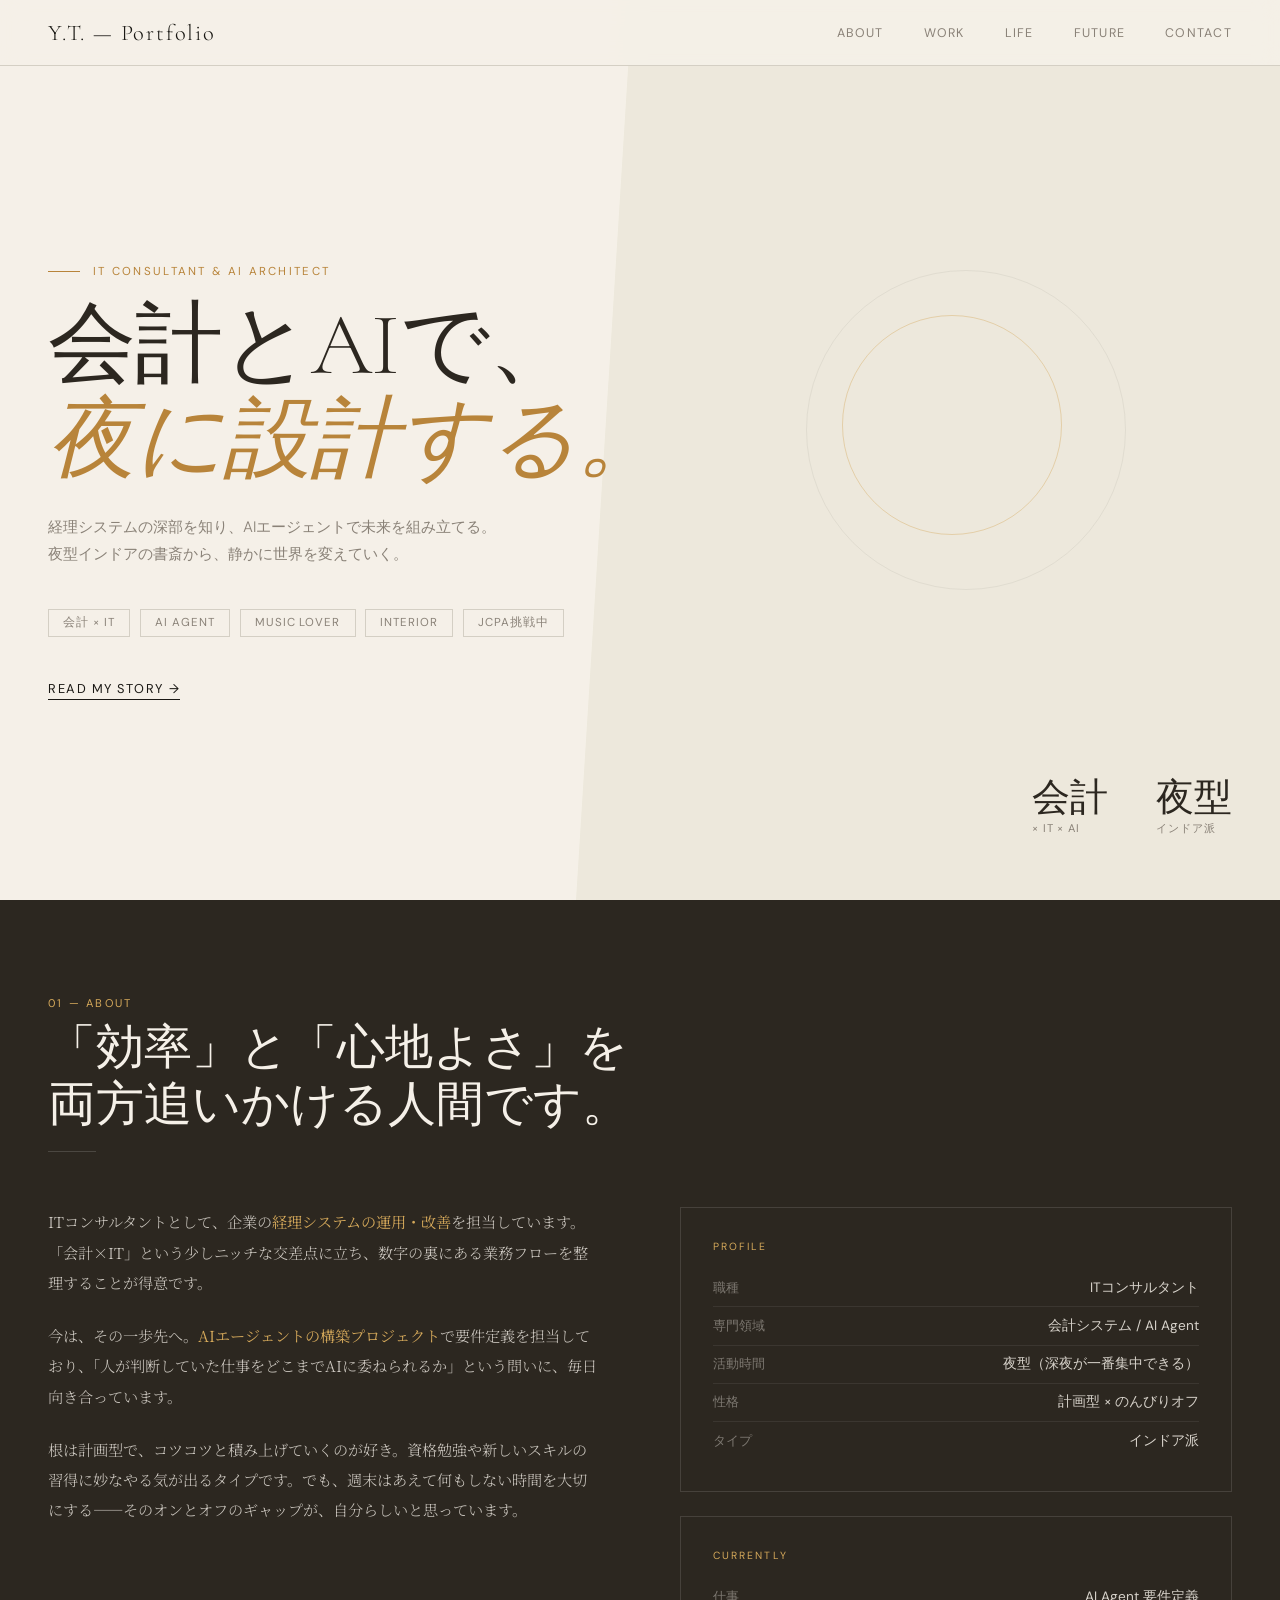
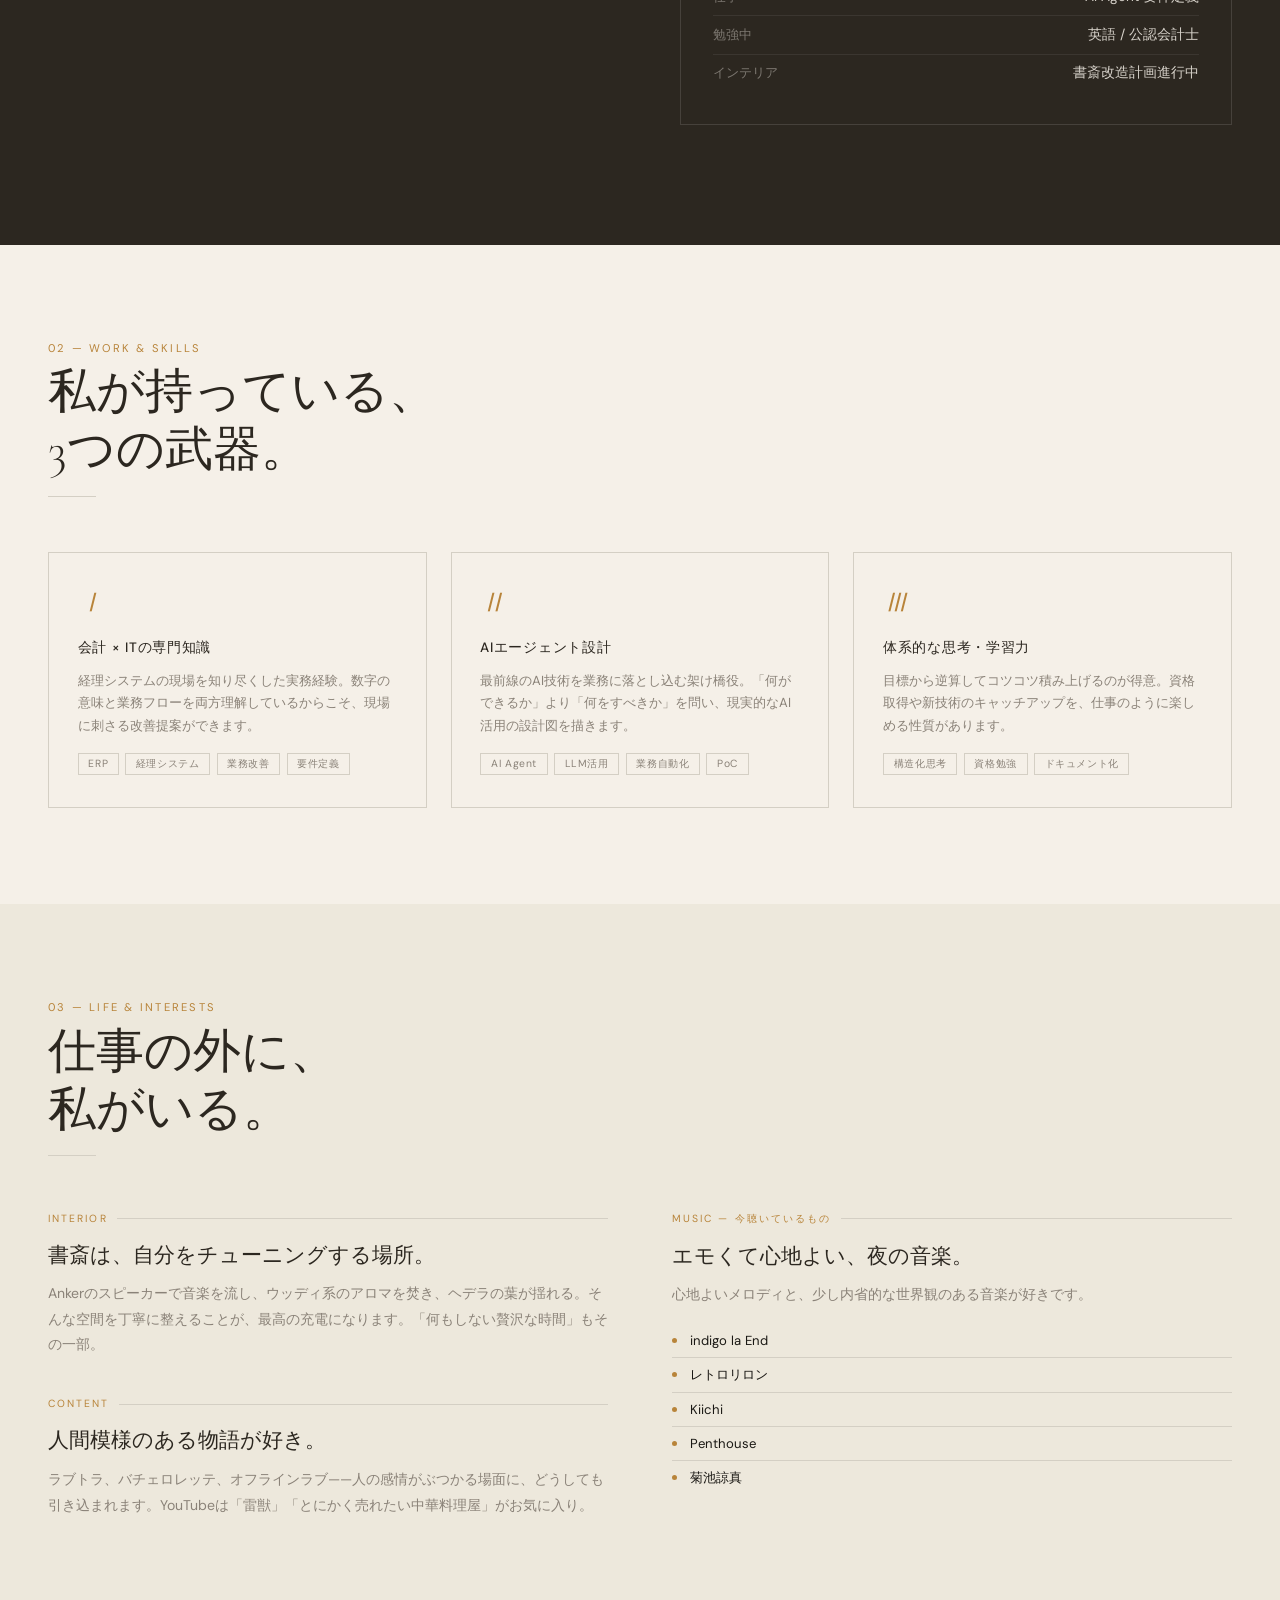
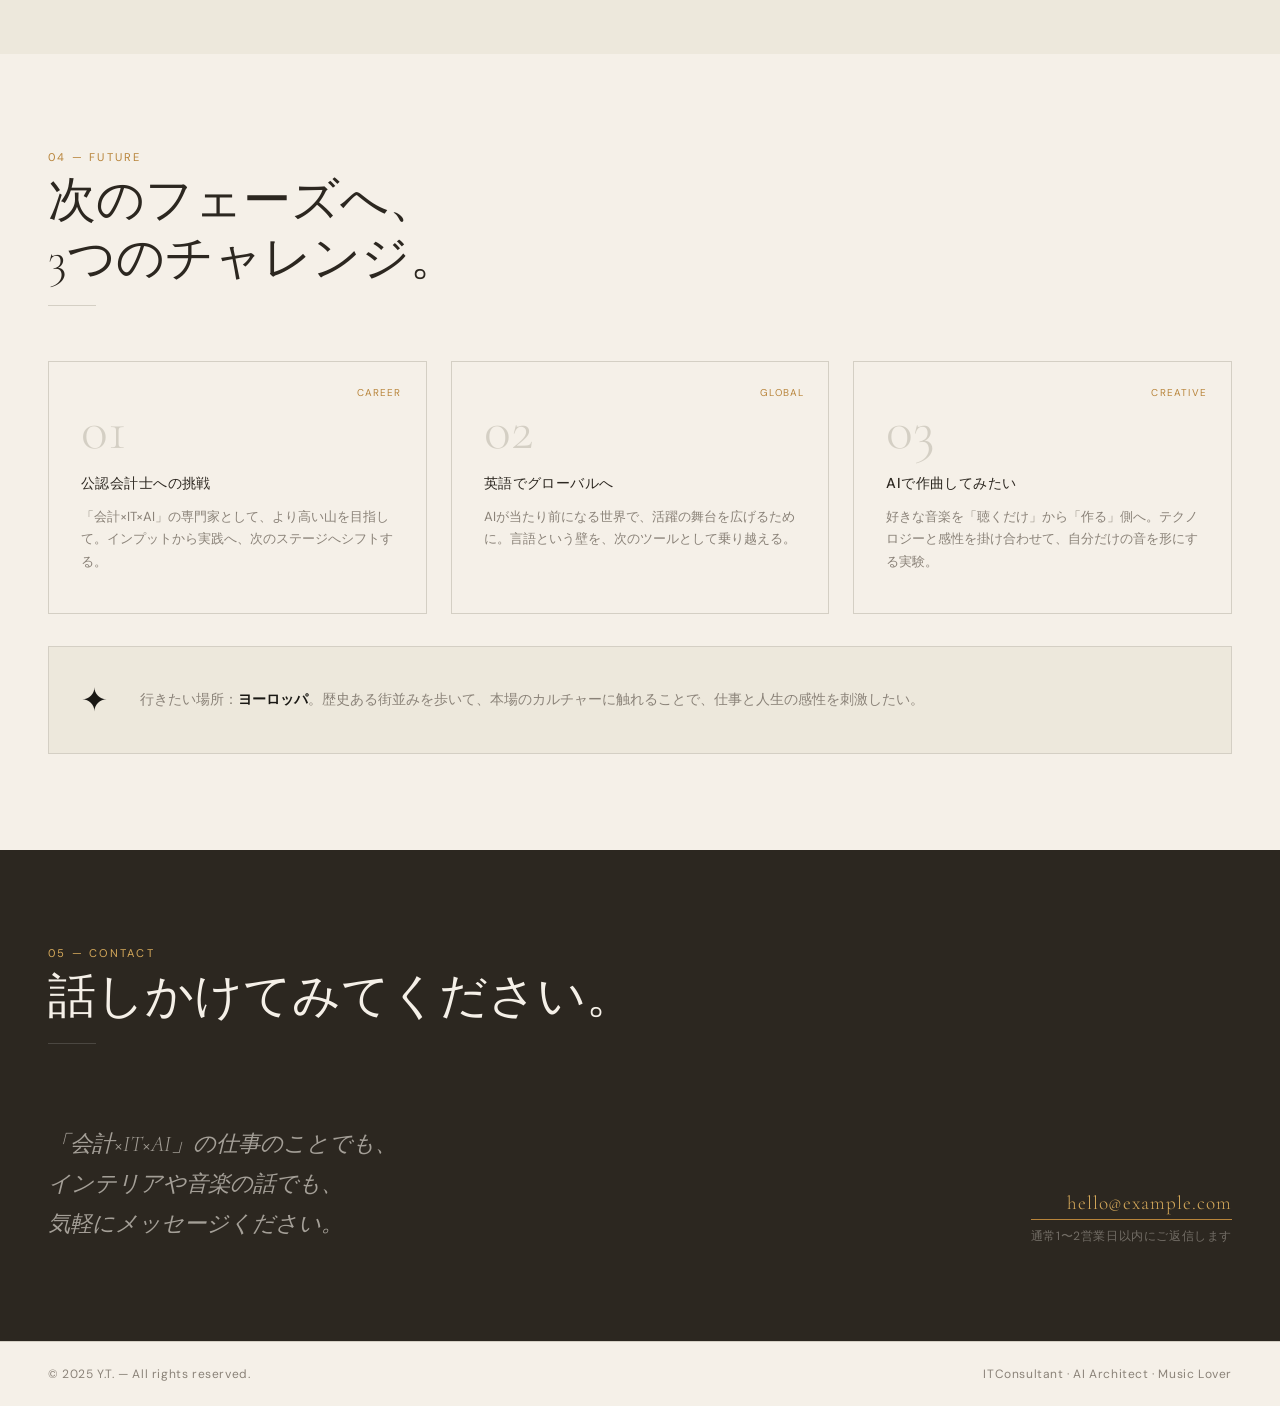
==== index.html @ 337c1c1e "v1.00" ====
<!DOCTYPE html>
<html lang="ja">
<head>
<meta charset="UTF-8">
<meta name="viewport" content="width=device-width, initial-scale=1.0">
<title>Y.T. — Portfolio</title>
<link rel="preconnect" href="https://fonts.googleapis.com">
<link rel="preconnect" href="https://fonts.gstatic.com" crossorigin>
<link href="https://fonts.googleapis.com/css2?family=Cormorant+Garamond:ital,wght@0,300;0,400;0,600;1,300;1,400&family=DM+Sans:wght@300;400;500&family=Noto+Serif+JP:wght@300;400&display=swap" rel="stylesheet">
<style>
  *{margin:0;padding:0;box-sizing:border-box}
  :root{
    --ink:#1a1814;
    --paper:#f5f0e8;
    --cream:#ede8dc;
    --amber:#b8843a;
    --amber-light:#d4a85a;
    --warm-gray:#8a8278;
    --deep:#2c2720;
    --moss:#5a6b52;
    --border:#d4cfc4;
  }
  html{scroll-behavior:smooth}
  body{
    font-family:'DM Sans',sans-serif;
    background:var(--paper);
    color:var(--ink);
    overflow-x:hidden;
  }

  /* NAV */
  nav{
    position:fixed;top:0;left:0;right:0;
    z-index:100;
    display:flex;justify-content:space-between;align-items:center;
    padding:1.2rem 3rem;
    background:rgba(245,240,232,0.92);
    backdrop-filter:blur(12px);
    border-bottom:0.5px solid var(--border);
  }
  .nav-logo{
    font-family:'Cormorant Garamond',serif;
    font-size:1.4rem;font-weight:300;letter-spacing:0.08em;
    color:var(--ink);
  }
  .nav-links{display:flex;gap:2.5rem}
  .nav-links a{
    font-size:0.78rem;font-weight:400;letter-spacing:0.1em;
    color:var(--warm-gray);text-decoration:none;text-transform:uppercase;
    transition:color 0.3s;
  }
  .nav-links a:hover{color:var(--amber)}

  /* HERO */
  .hero{
    min-height:100vh;
    display:flex;align-items:center;
    padding:8rem 3rem 4rem;
    position:relative;overflow:hidden;
  }
  .hero-bg{
    position:absolute;top:0;right:0;
    width:55%;height:100%;
    background:var(--cream);
    clip-path:polygon(8% 0,100% 0,100% 100%,0% 100%);
    z-index:0;
  }
  .hero-accent{
    position:absolute;top:30%;right:12%;
    width:320px;height:320px;
    border:0.5px solid var(--border);
    border-radius:50%;
    opacity:0.5;
    z-index:1;
  }
  .hero-accent2{
    position:absolute;top:35%;right:17%;
    width:220px;height:220px;
    border:0.5px solid var(--amber-light);
    border-radius:50%;
    opacity:0.4;
    z-index:1;
  }
  .hero-content{position:relative;z-index:2;max-width:640px;}
  .hero-label{
    font-size:0.72rem;letter-spacing:0.2em;text-transform:uppercase;
    color:var(--amber);font-weight:400;
    margin-bottom:1.2rem;
    display:flex;align-items:center;gap:0.8rem;
  }
  .hero-label::before{
    content:'';display:block;width:2rem;height:0.5px;background:var(--amber);
  }
  h1{
    font-family:'Cormorant Garamond',serif;
    font-size:clamp(3.2rem,7vw,5.5rem);
    font-weight:300;line-height:1.08;
    letter-spacing:-0.01em;
    margin-bottom:1.6rem;
    color:var(--deep);
  }
  h1 em{font-style:italic;color:var(--amber)}
  .hero-sub{
    font-size:0.95rem;color:var(--warm-gray);line-height:1.8;
    max-width:480px;margin-bottom:2.5rem;
    font-weight:300;
  }
  .hero-tags{display:flex;flex-wrap:wrap;gap:0.6rem;margin-bottom:2.5rem}
  .tag{
    font-size:0.72rem;letter-spacing:0.08em;text-transform:uppercase;
    padding:0.35rem 0.9rem;
    border:0.5px solid var(--border);
    color:var(--warm-gray);
    background:transparent;
    transition:all 0.3s;
    cursor:default;
  }
  .tag:hover{border-color:var(--amber);color:var(--amber)}
  .cta{
    display:inline-flex;align-items:center;gap:0.6rem;
    font-size:0.8rem;letter-spacing:0.12em;text-transform:uppercase;
    color:var(--ink);text-decoration:none;
    border-bottom:1px solid var(--ink);padding-bottom:2px;
    transition:all 0.3s;
  }
  .cta:hover{color:var(--amber);border-color:var(--amber)}
  .hero-stats{
    position:absolute;right:3rem;bottom:4rem;z-index:2;
    display:flex;gap:3rem;
  }
  .stat-num{
    font-family:'Cormorant Garamond',serif;
    font-size:2.4rem;font-weight:300;color:var(--deep);line-height:1;
  }
  .stat-label{font-size:0.7rem;color:var(--warm-gray);letter-spacing:0.08em;margin-top:0.2rem}

  /* SECTION BASE */
  section{padding:6rem 3rem}
  .section-header{margin-bottom:3.5rem}
  .section-num{
    font-size:0.7rem;color:var(--amber);letter-spacing:0.2em;
    text-transform:uppercase;margin-bottom:0.6rem;
  }
  h2{
    font-family:'Cormorant Garamond',serif;
    font-size:clamp(2rem,4vw,3rem);font-weight:300;
    color:var(--deep);line-height:1.2;
  }
  .section-rule{width:3rem;height:0.5px;background:var(--border);margin-top:1rem}

  /* ABOUT */
  .about{background:var(--deep);color:var(--paper)}
  .about .section-num{color:var(--amber-light)}
  .about h2{color:var(--paper)}
  .about .section-rule{background:rgba(255,255,255,0.15)}
  .about-grid{display:grid;grid-template-columns:1fr 1fr;gap:5rem;align-items:start}
  .about-text p{
    font-family:'Noto Serif JP',serif;
    font-size:0.95rem;line-height:2;color:rgba(245,240,232,0.8);
    margin-bottom:1.4rem;font-weight:300;
  }
  .about-text p strong{color:var(--amber-light);font-weight:400}
  .profile-card{
    border:0.5px solid rgba(255,255,255,0.12);
    padding:2rem;
    margin-bottom:1.5rem;
  }
  .profile-card-label{
    font-size:0.65rem;letter-spacing:0.2em;text-transform:uppercase;
    color:var(--amber-light);margin-bottom:1rem;
  }
  .profile-item{
    display:flex;justify-content:space-between;
    padding:0.6rem 0;
    border-bottom:0.5px solid rgba(255,255,255,0.07);
    font-size:0.85rem;
  }
  .profile-item:last-child{border:none}
  .profile-item .key{color:rgba(245,240,232,0.4);font-size:0.8rem}
  .profile-item .val{color:rgba(245,240,232,0.85)}

  /* SKILLS */
  .skills-grid{display:grid;grid-template-columns:repeat(3,1fr);gap:1.5rem}
  .skill-card{
    border:0.5px solid var(--border);
    padding:2rem 1.8rem;
    background:var(--paper);
    transition:all 0.4s;
    position:relative;overflow:hidden;
  }
  .skill-card::before{
    content:'';
    position:absolute;left:0;top:0;bottom:0;width:2px;
    background:var(--amber);
    transform:scaleY(0);transform-origin:bottom;
    transition:transform 0.4s;
  }
  .skill-card:hover::before{transform:scaleY(1)}
  .skill-card:hover{background:var(--cream)}
  .skill-icon{
    font-size:1.6rem;margin-bottom:1.2rem;
    font-family:'Cormorant Garamond',serif;font-style:italic;
    color:var(--amber);font-weight:300;
  }
  .skill-card h3{
    font-size:0.85rem;font-weight:500;letter-spacing:0.05em;
    color:var(--deep);margin-bottom:0.8rem;
  }
  .skill-card p{font-size:0.82rem;color:var(--warm-gray);line-height:1.7}
  .skill-tags{display:flex;flex-wrap:wrap;gap:0.4rem;margin-top:1rem}
  .skill-tag{
    font-size:0.65rem;letter-spacing:0.06em;
    padding:0.2rem 0.6rem;
    border:0.5px solid var(--border);
    color:var(--warm-gray);
  }

  /* LIFE */
  .life{background:var(--cream)}
  .life-grid{display:grid;grid-template-columns:1fr 1fr;gap:4rem}
  .life-block{margin-bottom:2.5rem}
  .life-block-label{
    font-size:0.65rem;letter-spacing:0.2em;text-transform:uppercase;
    color:var(--amber);margin-bottom:1rem;
    display:flex;align-items:center;gap:0.6rem;
  }
  .life-block-label::after{content:'';flex:1;height:0.5px;background:var(--border)}
  .life-block h3{
    font-family:'Cormorant Garamond',serif;
    font-size:1.3rem;font-weight:400;color:var(--deep);margin-bottom:0.8rem;
  }
  .life-block p{font-size:0.88rem;color:var(--warm-gray);line-height:1.8}
  .music-list{margin-top:1rem}
  .music-item{
    display:flex;align-items:center;gap:0.8rem;
    padding:0.5rem 0;
    border-bottom:0.5px solid var(--border);
    font-size:0.82rem;color:var(--ink);
  }
  .music-item:last-child{border:none}
  .music-dot{width:5px;height:5px;border-radius:50%;background:var(--amber);flex-shrink:0}

  /* FUTURE */
  .future-grid{display:grid;grid-template-columns:1fr 1fr 1fr;gap:1.5rem}
  .future-card{
    border:0.5px solid var(--border);
    padding:2.5rem 2rem;
    position:relative;
  }
  .future-card-num{
    font-family:'Cormorant Garamond',serif;
    font-size:3.5rem;font-weight:300;
    color:var(--border);
    line-height:1;margin-bottom:1rem;
  }
  .future-card h3{
    font-size:0.9rem;font-weight:500;color:var(--deep);
    margin-bottom:0.8rem;letter-spacing:0.03em;
  }
  .future-card p{font-size:0.82rem;color:var(--warm-gray);line-height:1.7}
  .future-card .future-tag{
    position:absolute;top:1.5rem;right:1.5rem;
    font-size:0.62rem;letter-spacing:0.12em;text-transform:uppercase;
    color:var(--amber);
  }
  .future-wide{
    margin-top:2rem;padding:2rem;
    border:0.5px solid var(--border);background:var(--cream);
    display:flex;align-items:center;gap:2rem;
  }
  .future-wide-icon{
    font-size:2rem;flex-shrink:0;
  }
  .future-wide p{font-size:0.88rem;color:var(--warm-gray);line-height:1.8}
  .future-wide p strong{color:var(--ink)}

  /* CONTACT */
  .contact{background:var(--deep)}
  .contact h2{color:var(--paper)}
  .contact .section-num{color:var(--amber-light)}
  .contact .section-rule{background:rgba(255,255,255,0.15)}
  .contact-inner{display:flex;justify-content:space-between;align-items:flex-end;gap:2rem}
  .contact-left{max-width:500px}
  .contact-left p{
    font-family:'Cormorant Garamond',serif;
    font-size:1.4rem;font-weight:300;font-style:italic;
    color:rgba(245,240,232,0.6);line-height:1.8;margin-top:1.5rem;
  }
  .contact-right{text-align:right}
  .contact-email{
    font-family:'Cormorant Garamond',serif;
    font-size:1.2rem;font-weight:300;
    color:var(--amber-light);letter-spacing:0.05em;
    display:block;margin-bottom:0.5rem;text-decoration:none;
    border-bottom:0.5px solid var(--amber);padding-bottom:4px;
    transition:color 0.3s;
  }
  .contact-email:hover{color:var(--amber-light);opacity:0.75}
  .contact-note{font-size:0.75rem;color:rgba(245,240,232,0.35);letter-spacing:0.05em}

  /* FOOTER */
  footer{
    padding:1.5rem 3rem;
    display:flex;justify-content:space-between;align-items:center;
    border-top:0.5px solid var(--border);
    background:var(--paper);
  }
  footer p{font-size:0.75rem;color:var(--warm-gray);letter-spacing:0.05em}

  /* ANIMATIONS */
  @keyframes fadeUp{from{opacity:0;transform:translateY(20px)}to{opacity:1;transform:translateY(0)}}
  .hero-label{animation:fadeUp 0.8s ease 0.2s both}
  h1{animation:fadeUp 0.8s ease 0.4s both}
  .hero-sub{animation:fadeUp 0.8s ease 0.6s both}
  .hero-tags{animation:fadeUp 0.8s ease 0.7s both}
  .cta{animation:fadeUp 0.8s ease 0.8s both}
</style>
</head>
<body>

<nav>
  <div class="nav-logo">Y.T. — Portfolio</div>
  <div class="nav-links">
    <a href="#about">About</a>
    <a href="#work">Work</a>
    <a href="#life">Life</a>
    <a href="#future">Future</a>
    <a href="#contact">Contact</a>
  </div>
</nav>

<!-- HERO -->
<section class="hero" id="home">
  <div class="hero-bg"></div>
  <div class="hero-accent"></div>
  <div class="hero-accent2"></div>
  <div class="hero-content">
    <div class="hero-label">IT Consultant &amp; AI Architect</div>
    <h1>会計とAIで、<br><em>夜に設計する。</em></h1>
    <p class="hero-sub">
      経理システムの深部を知り、AIエージェントで未来を組み立てる。<br>
      夜型インドアの書斎から、静かに世界を変えていく。
    </p>
    <div class="hero-tags">
      <span class="tag">会計 × IT</span>
      <span class="tag">AI Agent</span>
      <span class="tag">Music Lover</span>
      <span class="tag">Interior</span>
      <span class="tag">JCPA挑戦中</span>
    </div>
    <a href="#about" class="cta">Read my story →</a>
  </div>
  <div class="hero-stats">
    <div class="stat">
      <div class="stat-num">会計</div>
      <div class="stat-label">× IT × AI</div>
    </div>
    <div class="stat">
      <div class="stat-num">夜型</div>
      <div class="stat-label">インドア派</div>
    </div>
  </div>
</section>

<!-- ABOUT -->
<section class="about" id="about">
  <div class="section-header">
    <div class="section-num">01 — About</div>
    <h2>「効率」と「心地よさ」を<br>両方追いかける人間です。</h2>
    <div class="section-rule"></div>
  </div>
  <div class="about-grid">
    <div class="about-text">
      <p>
        ITコンサルタントとして、企業の<strong>経理システムの運用・改善</strong>を担当しています。「会計×IT」という少しニッチな交差点に立ち、数字の裏にある業務フローを整理することが得意です。
      </p>
      <p>
        今は、その一歩先へ。<strong>AIエージェントの構築プロジェクト</strong>で要件定義を担当しており、「人が判断していた仕事をどこまでAIに委ねられるか」という問いに、毎日向き合っています。
      </p>
      <p>
        根は計画型で、コツコツと積み上げていくのが好き。資格勉強や新しいスキルの習得に妙なやる気が出るタイプです。でも、週末はあえて何もしない時間を大切にする——そのオンとオフのギャップが、自分らしいと思っています。
      </p>
    </div>
    <div class="about-right">
      <div class="profile-card">
        <div class="profile-card-label">Profile</div>
        <div class="profile-item"><span class="key">職種</span><span class="val">ITコンサルタント</span></div>
        <div class="profile-item"><span class="key">専門領域</span><span class="val">会計システム / AI Agent</span></div>
        <div class="profile-item"><span class="key">活動時間</span><span class="val">夜型（深夜が一番集中できる）</span></div>
        <div class="profile-item"><span class="key">性格</span><span class="val">計画型 × のんびりオフ</span></div>
        <div class="profile-item"><span class="key">タイプ</span><span class="val">インドア派</span></div>
      </div>
      <div class="profile-card">
        <div class="profile-card-label">Currently</div>
        <div class="profile-item"><span class="key">仕事</span><span class="val">AI Agent 要件定義</span></div>
        <div class="profile-item"><span class="key">勉強中</span><span class="val">英語 / 公認会計士</span></div>
        <div class="profile-item"><span class="key">インテリア</span><span class="val">書斎改造計画進行中</span></div>
      </div>
    </div>
  </div>
</section>

<!-- WORK/SKILLS -->
<section id="work" style="background:var(--paper)">
  <div class="section-header">
    <div class="section-num">02 — Work &amp; Skills</div>
    <h2>私が持っている、<br>3つの武器。</h2>
    <div class="section-rule"></div>
  </div>
  <div class="skills-grid">
    <div class="skill-card">
      <div class="skill-icon">Ⅰ</div>
      <h3>会計 × ITの専門知識</h3>
      <p>経理システムの現場を知り尽くした実務経験。数字の意味と業務フローを両方理解しているからこそ、現場に刺さる改善提案ができます。</p>
      <div class="skill-tags">
        <span class="skill-tag">ERP</span>
        <span class="skill-tag">経理システム</span>
        <span class="skill-tag">業務改善</span>
        <span class="skill-tag">要件定義</span>
      </div>
    </div>
    <div class="skill-card">
      <div class="skill-icon">Ⅱ</div>
      <h3>AIエージェント設計</h3>
      <p>最前線のAI技術を業務に落とし込む架け橋役。「何ができるか」より「何をすべきか」を問い、現実的なAI活用の設計図を描きます。</p>
      <div class="skill-tags">
        <span class="skill-tag">AI Agent</span>
        <span class="skill-tag">LLM活用</span>
        <span class="skill-tag">業務自動化</span>
        <span class="skill-tag">PoC</span>
      </div>
    </div>
    <div class="skill-card">
      <div class="skill-icon">Ⅲ</div>
      <h3>体系的な思考・学習力</h3>
      <p>目標から逆算してコツコツ積み上げるのが得意。資格取得や新技術のキャッチアップを、仕事のように楽しめる性質があります。</p>
      <div class="skill-tags">
        <span class="skill-tag">構造化思考</span>
        <span class="skill-tag">資格勉強</span>
        <span class="skill-tag">ドキュメント化</span>
      </div>
    </div>
  </div>
</section>

<!-- LIFE -->
<section class="life" id="life">
  <div class="section-header">
    <div class="section-num">03 — Life &amp; Interests</div>
    <h2>仕事の外に、<br>私がいる。</h2>
    <div class="section-rule"></div>
  </div>
  <div class="life-grid">
    <div>
      <div class="life-block">
        <div class="life-block-label">Interior</div>
        <h3>書斎は、自分をチューニングする場所。</h3>
        <p>Ankerのスピーカーで音楽を流し、ウッディ系のアロマを焚き、ヘデラの葉が揺れる。そんな空間を丁寧に整えることが、最高の充電になります。「何もしない贅沢な時間」もその一部。</p>
      </div>
      <div class="life-block">
        <div class="life-block-label">Content</div>
        <h3>人間模様のある物語が好き。</h3>
        <p>ラブトラ、バチェロレッテ、オフラインラブ——人の感情がぶつかる場面に、どうしても引き込まれます。YouTubeは「雷獣」「とにかく売れたい中華料理屋」がお気に入り。</p>
      </div>
    </div>
    <div>
      <div class="life-block">
        <div class="life-block-label">Music — 今聴いているもの</div>
        <h3>エモくて心地よい、夜の音楽。</h3>
        <p>心地よいメロディと、少し内省的な世界観のある音楽が好きです。</p>
        <div class="music-list">
          <div class="music-item"><span class="music-dot"></span>indigo la End</div>
          <div class="music-item"><span class="music-dot"></span>レトロリロン</div>
          <div class="music-item"><span class="music-dot"></span>Kiichi</div>
          <div class="music-item"><span class="music-dot"></span>Penthouse</div>
          <div class="music-item"><span class="music-dot"></span>菊池諒真</div>
        </div>
      </div>
    </div>
  </div>
</section>

<!-- FUTURE -->
<section id="future" style="background:var(--paper)">
  <div class="section-header">
    <div class="section-num">04 — Future</div>
    <h2>次のフェーズへ、<br>3つのチャレンジ。</h2>
    <div class="section-rule"></div>
  </div>
  <div class="future-grid">
    <div class="future-card">
      <div class="future-card-num">01</div>
      <span class="future-tag">Career</span>
      <h3>公認会計士への挑戦</h3>
      <p>「会計×IT×AI」の専門家として、より高い山を目指して。インプットから実践へ、次のステージへシフトする。</p>
    </div>
    <div class="future-card">
      <div class="future-card-num">02</div>
      <span class="future-tag">Global</span>
      <h3>英語でグローバルへ</h3>
      <p>AIが当たり前になる世界で、活躍の舞台を広げるために。言語という壁を、次のツールとして乗り越える。</p>
    </div>
    <div class="future-card">
      <div class="future-card-num">03</div>
      <span class="future-tag">Creative</span>
      <h3>AIで作曲してみたい</h3>
      <p>好きな音楽を「聴くだけ」から「作る」側へ。テクノロジーと感性を掛け合わせて、自分だけの音を形にする実験。</p>
    </div>
  </div>
  <div class="future-wide">
    <div class="future-wide-icon">✦</div>
    <p>行きたい場所：<strong>ヨーロッパ</strong>。歴史ある街並みを歩いて、本場のカルチャーに触れることで、仕事と人生の感性を刺激したい。</p>
  </div>
</section>

<!-- CONTACT -->
<section class="contact" id="contact">
  <div class="section-header">
    <div class="section-num">05 — Contact</div>
    <h2>話しかけてみてください。</h2>
    <div class="section-rule" style="background:rgba(255,255,255,0.15)"></div>
  </div>
  <div class="contact-inner">
    <div class="contact-left">
      <p>
        「会計×IT×AI」の仕事のことでも、<br>
        インテリアや音楽の話でも、<br>
        気軽にメッセージください。
      </p>
    </div>
    <div class="contact-right">
      <a href="mailto:hello@example.com" class="contact-email">hello@example.com</a>
      <p class="contact-note">通常1〜2営業日以内にご返信します</p>
    </div>
  </div>
</section>

<footer>
  <p>© 2025 Y.T. — All rights reserved.</p>
  <p>ITConsultant · AI Architect · Music Lover</p>
</footer>

</body>
</html>
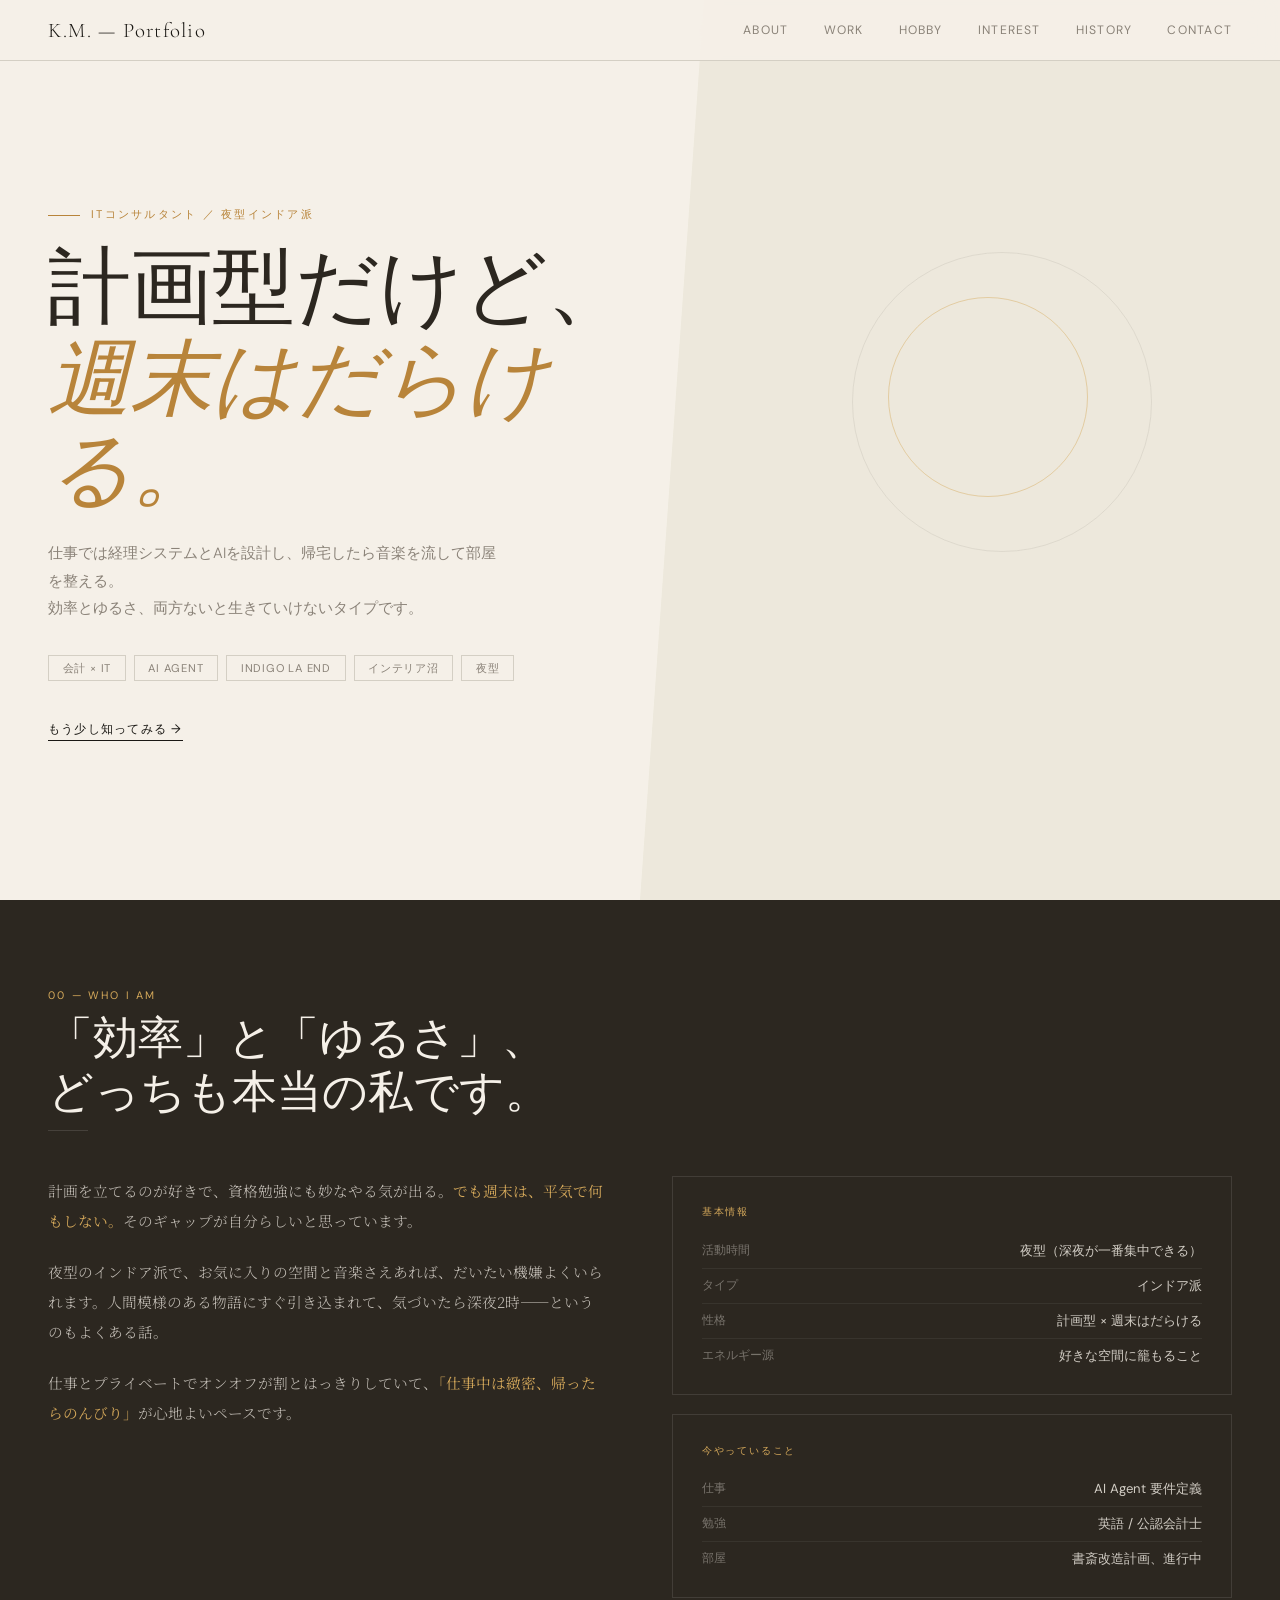
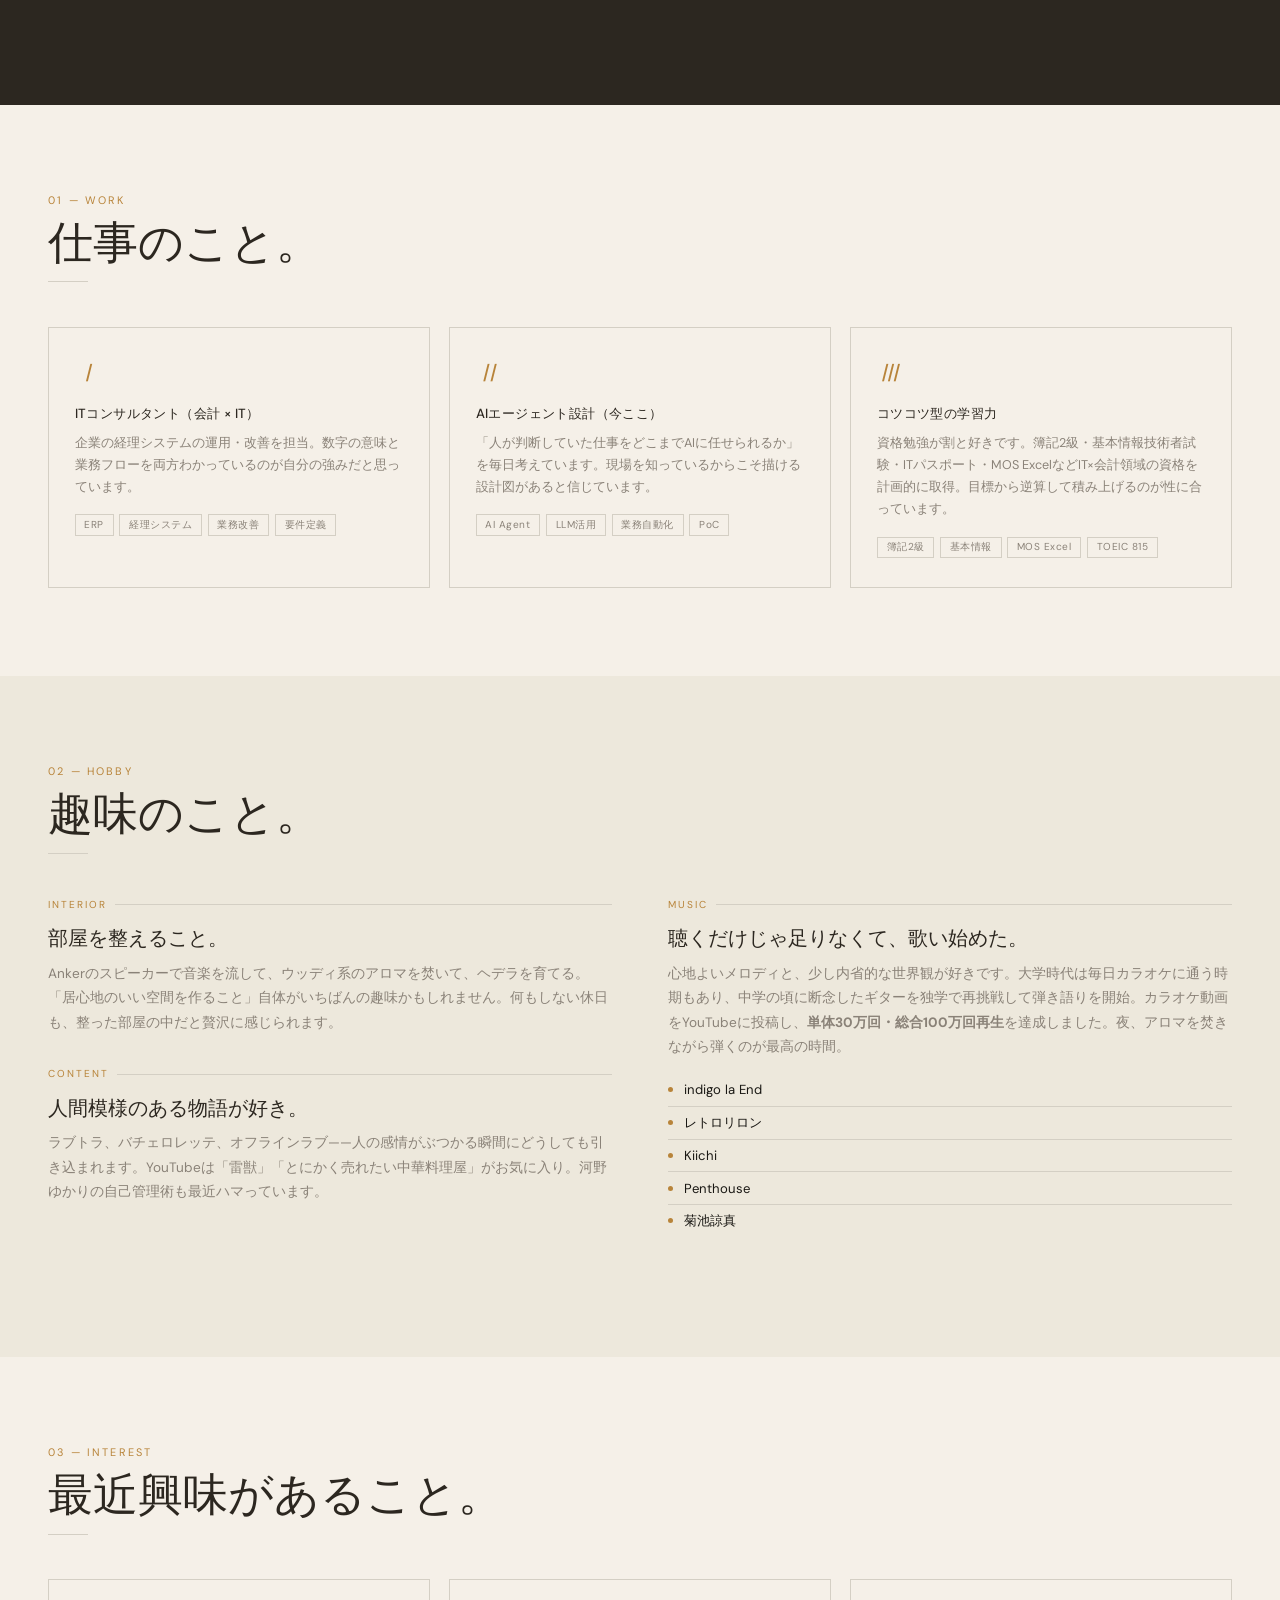
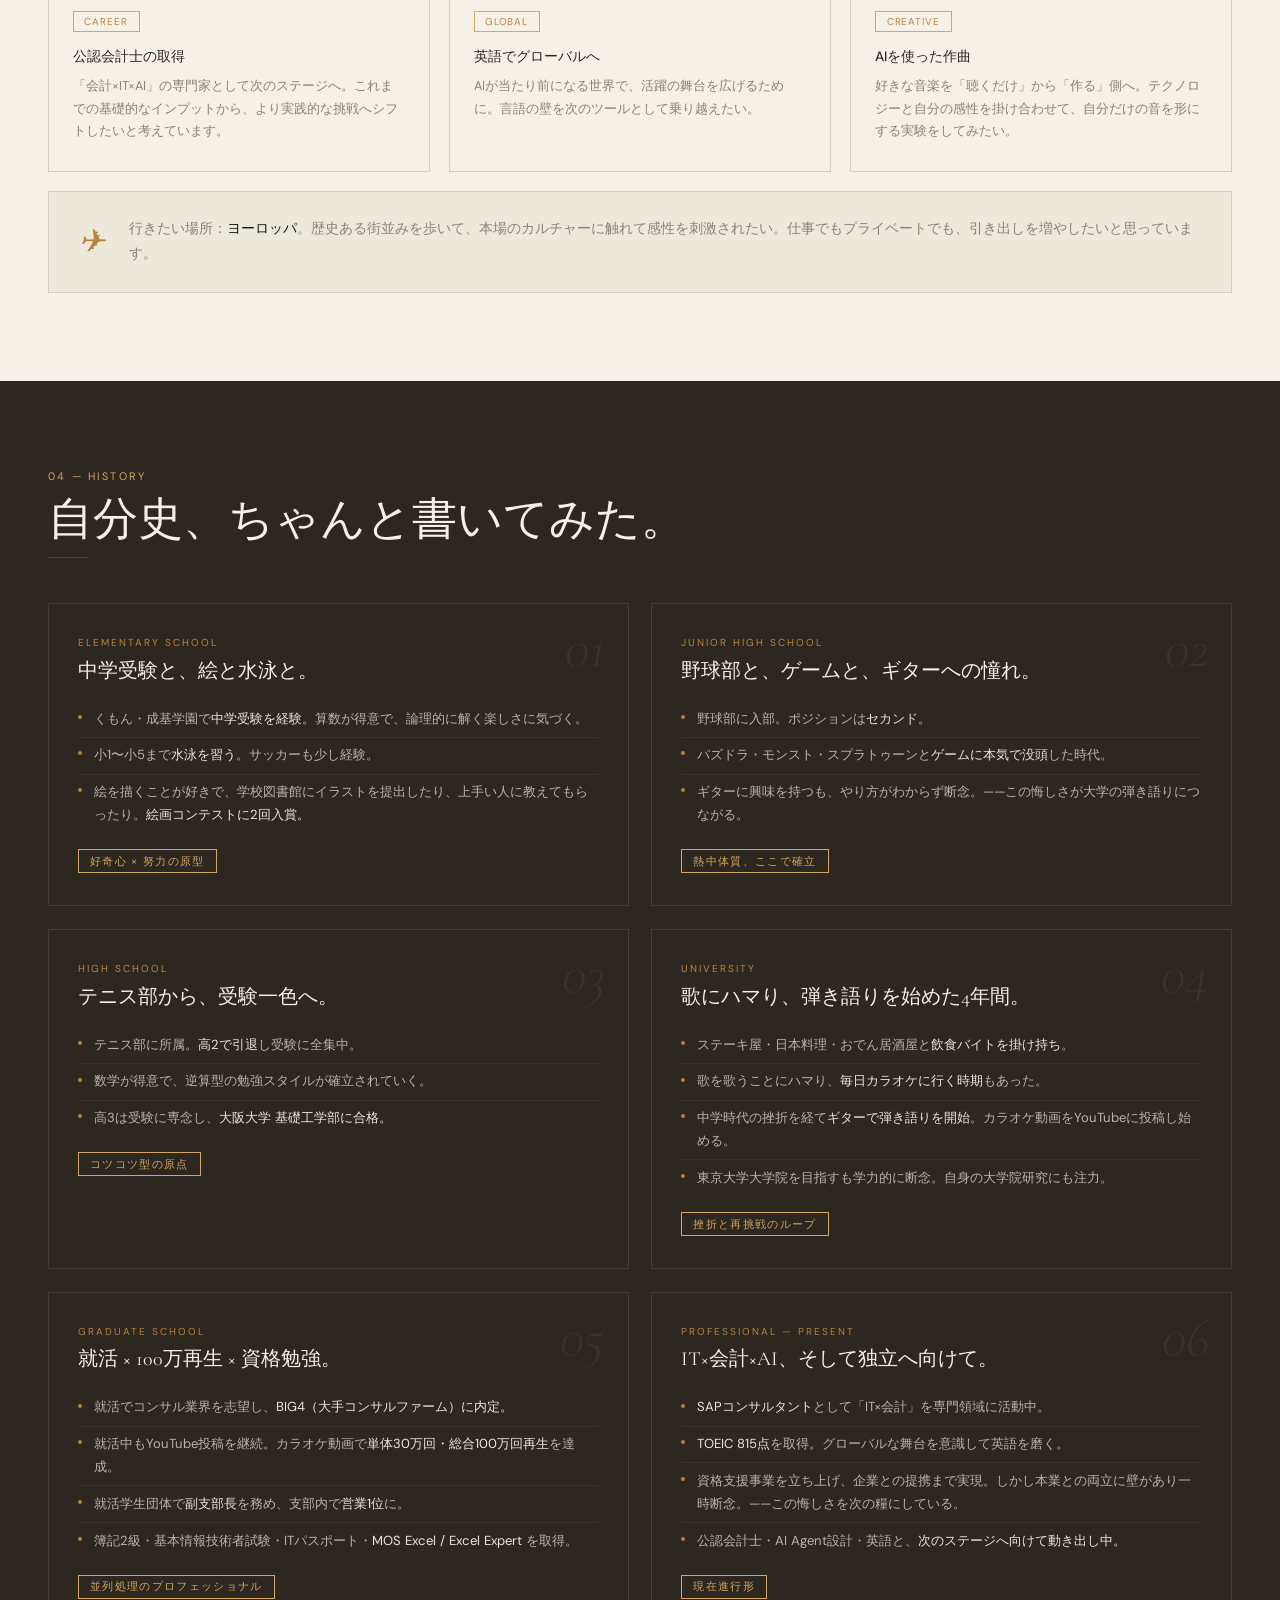
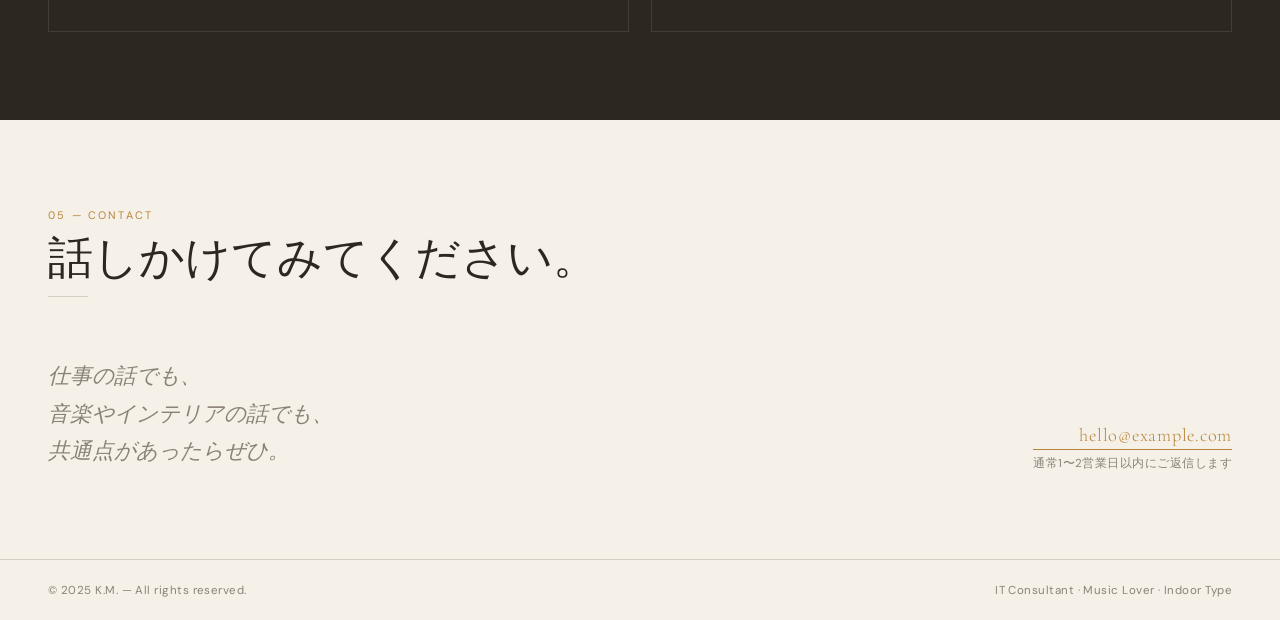
==== commit b40f2b83: "v1.02" ====
--- a/index.html
+++ b/index.html
@@ -3,328 +3,319 @@
 <head>
 <meta charset="UTF-8">
 <meta name="viewport" content="width=device-width, initial-scale=1.0">
-<title>Y.T. — Portfolio</title>
+<title>K.M. — Portfolio</title>
 <link rel="preconnect" href="https://fonts.googleapis.com">
 <link rel="preconnect" href="https://fonts.gstatic.com" crossorigin>
-<link href="https://fonts.googleapis.com/css2?family=Cormorant+Garamond:ital,wght@0,300;0,400;0,600;1,300;1,400&family=DM+Sans:wght@300;400;500&family=Noto+Serif+JP:wght@300;400&display=swap" rel="stylesheet">
+<link href="https://fonts.googleapis.com/css2?family=Cormorant+Garamond:ital,wght@0,300;0,400;1,300;1,400&family=DM+Sans:wght@300;400;500&family=Noto+Serif+JP:wght@300;400&display=swap" rel="stylesheet">
 <style>
-  *{margin:0;padding:0;box-sizing:border-box}
-  :root{
-    --ink:#1a1814;
-    --paper:#f5f0e8;
-    --cream:#ede8dc;
-    --amber:#b8843a;
-    --amber-light:#d4a85a;
-    --warm-gray:#8a8278;
-    --deep:#2c2720;
-    --moss:#5a6b52;
-    --border:#d4cfc4;
-  }
-  html{scroll-behavior:smooth}
-  body{
-    font-family:'DM Sans',sans-serif;
-    background:var(--paper);
-    color:var(--ink);
-    overflow-x:hidden;
-  }
-
-  /* NAV */
-  nav{
-    position:fixed;top:0;left:0;right:0;
-    z-index:100;
-    display:flex;justify-content:space-between;align-items:center;
-    padding:1.2rem 3rem;
-    background:rgba(245,240,232,0.92);
-    backdrop-filter:blur(12px);
-    border-bottom:0.5px solid var(--border);
-  }
-  .nav-logo{
-    font-family:'Cormorant Garamond',serif;
-    font-size:1.4rem;font-weight:300;letter-spacing:0.08em;
-    color:var(--ink);
-  }
-  .nav-links{display:flex;gap:2.5rem}
-  .nav-links a{
-    font-size:0.78rem;font-weight:400;letter-spacing:0.1em;
-    color:var(--warm-gray);text-decoration:none;text-transform:uppercase;
-    transition:color 0.3s;
-  }
-  .nav-links a:hover{color:var(--amber)}
-
-  /* HERO */
-  .hero{
-    min-height:100vh;
-    display:flex;align-items:center;
-    padding:8rem 3rem 4rem;
-    position:relative;overflow:hidden;
-  }
-  .hero-bg{
-    position:absolute;top:0;right:0;
-    width:55%;height:100%;
-    background:var(--cream);
-    clip-path:polygon(8% 0,100% 0,100% 100%,0% 100%);
-    z-index:0;
-  }
-  .hero-accent{
-    position:absolute;top:30%;right:12%;
-    width:320px;height:320px;
-    border:0.5px solid var(--border);
-    border-radius:50%;
-    opacity:0.5;
-    z-index:1;
-  }
-  .hero-accent2{
-    position:absolute;top:35%;right:17%;
-    width:220px;height:220px;
-    border:0.5px solid var(--amber-light);
-    border-radius:50%;
-    opacity:0.4;
-    z-index:1;
-  }
-  .hero-content{position:relative;z-index:2;max-width:640px;}
-  .hero-label{
-    font-size:0.72rem;letter-spacing:0.2em;text-transform:uppercase;
-    color:var(--amber);font-weight:400;
-    margin-bottom:1.2rem;
-    display:flex;align-items:center;gap:0.8rem;
-  }
-  .hero-label::before{
-    content:'';display:block;width:2rem;height:0.5px;background:var(--amber);
-  }
-  h1{
-    font-family:'Cormorant Garamond',serif;
-    font-size:clamp(3.2rem,7vw,5.5rem);
-    font-weight:300;line-height:1.08;
-    letter-spacing:-0.01em;
-    margin-bottom:1.6rem;
-    color:var(--deep);
-  }
-  h1 em{font-style:italic;color:var(--amber)}
-  .hero-sub{
-    font-size:0.95rem;color:var(--warm-gray);line-height:1.8;
-    max-width:480px;margin-bottom:2.5rem;
-    font-weight:300;
-  }
-  .hero-tags{display:flex;flex-wrap:wrap;gap:0.6rem;margin-bottom:2.5rem}
-  .tag{
-    font-size:0.72rem;letter-spacing:0.08em;text-transform:uppercase;
-    padding:0.35rem 0.9rem;
-    border:0.5px solid var(--border);
-    color:var(--warm-gray);
-    background:transparent;
-    transition:all 0.3s;
-    cursor:default;
-  }
-  .tag:hover{border-color:var(--amber);color:var(--amber)}
-  .cta{
-    display:inline-flex;align-items:center;gap:0.6rem;
-    font-size:0.8rem;letter-spacing:0.12em;text-transform:uppercase;
-    color:var(--ink);text-decoration:none;
-    border-bottom:1px solid var(--ink);padding-bottom:2px;
-    transition:all 0.3s;
-  }
-  .cta:hover{color:var(--amber);border-color:var(--amber)}
-  .hero-stats{
-    position:absolute;right:3rem;bottom:4rem;z-index:2;
-    display:flex;gap:3rem;
-  }
-  .stat-num{
-    font-family:'Cormorant Garamond',serif;
-    font-size:2.4rem;font-weight:300;color:var(--deep);line-height:1;
-  }
-  .stat-label{font-size:0.7rem;color:var(--warm-gray);letter-spacing:0.08em;margin-top:0.2rem}
-
-  /* SECTION BASE */
-  section{padding:6rem 3rem}
-  .section-header{margin-bottom:3.5rem}
-  .section-num{
-    font-size:0.7rem;color:var(--amber);letter-spacing:0.2em;
-    text-transform:uppercase;margin-bottom:0.6rem;
-  }
-  h2{
-    font-family:'Cormorant Garamond',serif;
-    font-size:clamp(2rem,4vw,3rem);font-weight:300;
-    color:var(--deep);line-height:1.2;
-  }
-  .section-rule{width:3rem;height:0.5px;background:var(--border);margin-top:1rem}
-
-  /* ABOUT */
-  .about{background:var(--deep);color:var(--paper)}
-  .about .section-num{color:var(--amber-light)}
-  .about h2{color:var(--paper)}
-  .about .section-rule{background:rgba(255,255,255,0.15)}
-  .about-grid{display:grid;grid-template-columns:1fr 1fr;gap:5rem;align-items:start}
-  .about-text p{
-    font-family:'Noto Serif JP',serif;
-    font-size:0.95rem;line-height:2;color:rgba(245,240,232,0.8);
-    margin-bottom:1.4rem;font-weight:300;
-  }
-  .about-text p strong{color:var(--amber-light);font-weight:400}
-  .profile-card{
-    border:0.5px solid rgba(255,255,255,0.12);
-    padding:2rem;
-    margin-bottom:1.5rem;
-  }
-  .profile-card-label{
-    font-size:0.65rem;letter-spacing:0.2em;text-transform:uppercase;
-    color:var(--amber-light);margin-bottom:1rem;
-  }
-  .profile-item{
-    display:flex;justify-content:space-between;
-    padding:0.6rem 0;
-    border-bottom:0.5px solid rgba(255,255,255,0.07);
-    font-size:0.85rem;
-  }
-  .profile-item:last-child{border:none}
-  .profile-item .key{color:rgba(245,240,232,0.4);font-size:0.8rem}
-  .profile-item .val{color:rgba(245,240,232,0.85)}
-
-  /* SKILLS */
-  .skills-grid{display:grid;grid-template-columns:repeat(3,1fr);gap:1.5rem}
-  .skill-card{
-    border:0.5px solid var(--border);
-    padding:2rem 1.8rem;
-    background:var(--paper);
-    transition:all 0.4s;
-    position:relative;overflow:hidden;
-  }
-  .skill-card::before{
-    content:'';
-    position:absolute;left:0;top:0;bottom:0;width:2px;
-    background:var(--amber);
-    transform:scaleY(0);transform-origin:bottom;
-    transition:transform 0.4s;
-  }
-  .skill-card:hover::before{transform:scaleY(1)}
-  .skill-card:hover{background:var(--cream)}
-  .skill-icon{
-    font-size:1.6rem;margin-bottom:1.2rem;
-    font-family:'Cormorant Garamond',serif;font-style:italic;
-    color:var(--amber);font-weight:300;
-  }
-  .skill-card h3{
-    font-size:0.85rem;font-weight:500;letter-spacing:0.05em;
-    color:var(--deep);margin-bottom:0.8rem;
-  }
-  .skill-card p{font-size:0.82rem;color:var(--warm-gray);line-height:1.7}
-  .skill-tags{display:flex;flex-wrap:wrap;gap:0.4rem;margin-top:1rem}
-  .skill-tag{
-    font-size:0.65rem;letter-spacing:0.06em;
-    padding:0.2rem 0.6rem;
-    border:0.5px solid var(--border);
-    color:var(--warm-gray);
-  }
-
-  /* LIFE */
-  .life{background:var(--cream)}
-  .life-grid{display:grid;grid-template-columns:1fr 1fr;gap:4rem}
-  .life-block{margin-bottom:2.5rem}
-  .life-block-label{
-    font-size:0.65rem;letter-spacing:0.2em;text-transform:uppercase;
-    color:var(--amber);margin-bottom:1rem;
-    display:flex;align-items:center;gap:0.6rem;
-  }
-  .life-block-label::after{content:'';flex:1;height:0.5px;background:var(--border)}
-  .life-block h3{
-    font-family:'Cormorant Garamond',serif;
-    font-size:1.3rem;font-weight:400;color:var(--deep);margin-bottom:0.8rem;
-  }
-  .life-block p{font-size:0.88rem;color:var(--warm-gray);line-height:1.8}
-  .music-list{margin-top:1rem}
-  .music-item{
-    display:flex;align-items:center;gap:0.8rem;
-    padding:0.5rem 0;
-    border-bottom:0.5px solid var(--border);
-    font-size:0.82rem;color:var(--ink);
-  }
-  .music-item:last-child{border:none}
-  .music-dot{width:5px;height:5px;border-radius:50%;background:var(--amber);flex-shrink:0}
-
-  /* FUTURE */
-  .future-grid{display:grid;grid-template-columns:1fr 1fr 1fr;gap:1.5rem}
-  .future-card{
-    border:0.5px solid var(--border);
-    padding:2.5rem 2rem;
-    position:relative;
-  }
-  .future-card-num{
-    font-family:'Cormorant Garamond',serif;
-    font-size:3.5rem;font-weight:300;
-    color:var(--border);
-    line-height:1;margin-bottom:1rem;
-  }
-  .future-card h3{
-    font-size:0.9rem;font-weight:500;color:var(--deep);
-    margin-bottom:0.8rem;letter-spacing:0.03em;
-  }
-  .future-card p{font-size:0.82rem;color:var(--warm-gray);line-height:1.7}
-  .future-card .future-tag{
-    position:absolute;top:1.5rem;right:1.5rem;
-    font-size:0.62rem;letter-spacing:0.12em;text-transform:uppercase;
-    color:var(--amber);
-  }
-  .future-wide{
-    margin-top:2rem;padding:2rem;
-    border:0.5px solid var(--border);background:var(--cream);
-    display:flex;align-items:center;gap:2rem;
-  }
-  .future-wide-icon{
-    font-size:2rem;flex-shrink:0;
-  }
-  .future-wide p{font-size:0.88rem;color:var(--warm-gray);line-height:1.8}
-  .future-wide p strong{color:var(--ink)}
-
-  /* CONTACT */
-  .contact{background:var(--deep)}
-  .contact h2{color:var(--paper)}
-  .contact .section-num{color:var(--amber-light)}
-  .contact .section-rule{background:rgba(255,255,255,0.15)}
-  .contact-inner{display:flex;justify-content:space-between;align-items:flex-end;gap:2rem}
-  .contact-left{max-width:500px}
-  .contact-left p{
-    font-family:'Cormorant Garamond',serif;
-    font-size:1.4rem;font-weight:300;font-style:italic;
-    color:rgba(245,240,232,0.6);line-height:1.8;margin-top:1.5rem;
-  }
-  .contact-right{text-align:right}
-  .contact-email{
-    font-family:'Cormorant Garamond',serif;
-    font-size:1.2rem;font-weight:300;
-    color:var(--amber-light);letter-spacing:0.05em;
-    display:block;margin-bottom:0.5rem;text-decoration:none;
-    border-bottom:0.5px solid var(--amber);padding-bottom:4px;
-    transition:color 0.3s;
-  }
-  .contact-email:hover{color:var(--amber-light);opacity:0.75}
-  .contact-note{font-size:0.75rem;color:rgba(245,240,232,0.35);letter-spacing:0.05em}
-
-  /* FOOTER */
-  footer{
-    padding:1.5rem 3rem;
-    display:flex;justify-content:space-between;align-items:center;
-    border-top:0.5px solid var(--border);
-    background:var(--paper);
-  }
-  footer p{font-size:0.75rem;color:var(--warm-gray);letter-spacing:0.05em}
-
-  /* ANIMATIONS */
-  @keyframes fadeUp{from{opacity:0;transform:translateY(20px)}to{opacity:1;transform:translateY(0)}}
-  .hero-label{animation:fadeUp 0.8s ease 0.2s both}
-  h1{animation:fadeUp 0.8s ease 0.4s both}
-  .hero-sub{animation:fadeUp 0.8s ease 0.6s both}
-  .hero-tags{animation:fadeUp 0.8s ease 0.7s both}
-  .cta{animation:fadeUp 0.8s ease 0.8s both}
+*{margin:0;padding:0;box-sizing:border-box}
+:root{
+  --ink:#1a1814;
+  --paper:#f5f0e8;
+  --cream:#ede8dc;
+  --amber:#b8843a;
+  --amber-l:#d4a85a;
+  --muted:#8a8278;
+  --deep:#2c2720;
+  --border:#d4cfc4;
+  --border-l:rgba(212,207,196,0.4);
+}
+html{scroll-behavior:smooth}
+body{
+  font-family:'DM Sans',sans-serif;
+  background:var(--paper);
+  color:var(--ink);
+  overflow-x:hidden;
+  -webkit-font-smoothing:antialiased;
+}
+
+/* ── NAV ── */
+nav{
+  position:fixed;top:0;left:0;right:0;z-index:100;
+  display:flex;justify-content:space-between;align-items:center;
+  padding:1.1rem 3rem;
+  background:rgba(245,240,232,0.9);
+  backdrop-filter:blur(14px);
+  border-bottom:0.5px solid var(--border);
+}
+.nav-logo{font-family:'Cormorant Garamond',serif;font-size:1.3rem;font-weight:300;letter-spacing:0.06em;color:var(--ink)}
+.nav-links{display:flex;gap:2.2rem}
+.nav-links a{font-size:0.76rem;letter-spacing:0.1em;text-transform:uppercase;color:var(--muted);text-decoration:none;transition:color .25s}
+.nav-links a:hover{color:var(--amber)}
+
+/* ── HERO ── */
+.hero{
+  min-height:100vh;display:flex;align-items:center;
+  padding:8rem 3rem 5rem;
+  position:relative;overflow:hidden;
+}
+.hero-bg{
+  position:absolute;top:0;right:0;width:50%;height:100%;
+  background:var(--cream);
+  clip-path:polygon(10% 0,100% 0,100% 100%,0 100%);
+  z-index:0;
+}
+.hero-ring{
+  position:absolute;top:28%;right:10%;
+  width:300px;height:300px;
+  border:0.5px solid var(--border);border-radius:50%;
+  z-index:1;opacity:0.6;
+}
+.hero-ring2{
+  position:absolute;top:33%;right:15%;
+  width:200px;height:200px;
+  border:0.5px solid var(--amber-l);border-radius:50%;
+  z-index:1;opacity:0.45;
+}
+.hero-content{position:relative;z-index:2;max-width:600px}
+.hero-eyebrow{
+  font-size:0.7rem;letter-spacing:0.2em;text-transform:uppercase;
+  color:var(--amber);margin-bottom:1.3rem;
+  display:flex;align-items:center;gap:0.7rem;
+}
+.hero-eyebrow::before{content:'';width:2rem;height:0.5px;background:var(--amber)}
+h1.display{
+  font-family:'Cormorant Garamond',serif;
+  font-size:clamp(3rem,7vw,5.2rem);
+  font-weight:300;line-height:1.1;
+  letter-spacing:-0.01em;
+  color:var(--deep);margin-bottom:1.4rem;
+}
+h1.display em{font-style:italic;color:var(--amber)}
+.hero-desc{
+  font-size:0.93rem;color:var(--muted);line-height:1.85;
+  max-width:460px;margin-bottom:2rem;font-weight:300;
+}
+.hero-chips{display:flex;flex-wrap:wrap;gap:0.5rem;margin-bottom:2.2rem}
+.chip{
+  font-size:0.7rem;letter-spacing:0.07em;text-transform:uppercase;
+  padding:0.3rem 0.85rem;border:0.5px solid var(--border);
+  color:var(--muted);transition:all .25s;cursor:default;
+}
+.chip:hover{border-color:var(--amber);color:var(--amber)}
+.hero-cta{
+  display:inline-flex;align-items:center;gap:0.5rem;
+  font-size:0.78rem;letter-spacing:0.1em;text-transform:uppercase;
+  color:var(--ink);text-decoration:none;
+  border-bottom:1px solid var(--ink);padding-bottom:2px;
+  transition:all .25s;
+}
+.hero-cta:hover{color:var(--amber);border-color:var(--amber)}
+
+/* ── SECTION SHELL ── */
+section{padding:5.5rem 3rem}
+.s-label{font-size:0.68rem;letter-spacing:0.2em;text-transform:uppercase;color:var(--amber);margin-bottom:0.7rem}
+h2.s-title{
+  font-family:'Cormorant Garamond',serif;
+  font-size:clamp(1.9rem,3.8vw,2.8rem);font-weight:300;
+  color:var(--deep);line-height:1.2;margin-bottom:0.6rem;
+}
+.s-rule{width:2.5rem;height:0.5px;background:var(--border);margin-bottom:2.8rem}
+
+/* ── ABOUT (dark) ── */
+.about{background:var(--deep)}
+.about .s-label{color:var(--amber-l)}
+.about h2.s-title{color:var(--paper)}
+.about .s-rule{background:rgba(255,255,255,0.12)}
+.about-grid{display:grid;grid-template-columns:1fr 1fr;gap:4rem;align-items:start}
+.about-prose p{
+  font-family:'Noto Serif JP',serif;
+  font-size:0.92rem;line-height:2.05;
+  color:rgba(245,240,232,0.75);
+  margin-bottom:1.3rem;font-weight:300;
+}
+.about-prose p b{color:var(--amber-l);font-weight:400}
+.kv-block{border:0.5px solid rgba(255,255,255,0.1);padding:1.8rem;margin-bottom:1.2rem}
+.kv-head{font-size:0.63rem;letter-spacing:0.18em;text-transform:uppercase;color:var(--amber-l);margin-bottom:0.9rem}
+.kv{display:flex;justify-content:space-between;padding:0.5rem 0;border-bottom:0.5px solid rgba(255,255,255,0.06);font-size:0.82rem}
+.kv:last-child{border:none;padding-bottom:0}
+.kv .k{color:rgba(245,240,232,0.38);font-size:0.78rem}
+.kv .v{color:rgba(245,240,232,0.82)}
+
+/* ── WORK ── */
+.work{background:var(--paper)}
+.work-cards{display:grid;grid-template-columns:repeat(3,1fr);gap:1.2rem}
+.wcard{
+  border:0.5px solid var(--border);padding:1.8rem 1.6rem;
+  background:var(--paper);position:relative;overflow:hidden;transition:background .35s;
+}
+.wcard::before{
+  content:'';position:absolute;left:0;top:0;bottom:0;width:2px;
+  background:var(--amber);transform:scaleY(0);transform-origin:bottom;transition:transform .35s;
+}
+.wcard:hover::before{transform:scaleY(1)}
+.wcard:hover{background:var(--cream)}
+.wcard-num{
+  font-family:'Cormorant Garamond',serif;font-style:italic;
+  font-size:1.5rem;font-weight:300;color:var(--amber);margin-bottom:1rem;
+}
+.wcard h3{font-size:0.83rem;font-weight:500;color:var(--deep);margin-bottom:0.6rem;letter-spacing:0.03em}
+.wcard p{font-size:0.79rem;color:var(--muted);line-height:1.75}
+.wcard-tags{display:flex;flex-wrap:wrap;gap:0.35rem;margin-top:1rem}
+.wtag{font-size:0.63rem;letter-spacing:0.05em;padding:0.18rem 0.55rem;border:0.5px solid var(--border);color:var(--muted)}
+
+/* ── HOBBY (cream) ── */
+.hobby{background:var(--cream)}
+.hobby-grid{display:grid;grid-template-columns:1fr 1fr;gap:3.5rem}
+.hblock{margin-bottom:2rem}
+.hblock-label{
+  font-size:0.63rem;letter-spacing:0.2em;text-transform:uppercase;
+  color:var(--amber);margin-bottom:0.9rem;
+  display:flex;align-items:center;gap:0.5rem;
+}
+.hblock-label::after{content:'';flex:1;height:0.5px;background:var(--border)}
+.hblock h3{
+  font-family:'Cormorant Garamond',serif;
+  font-size:1.25rem;font-weight:400;color:var(--deep);margin-bottom:0.6rem;
+}
+.hblock p{font-size:0.85rem;color:var(--muted);line-height:1.8}
+.music-list{margin-top:0.9rem}
+.mitem{
+  display:flex;align-items:center;gap:0.7rem;
+  padding:0.45rem 0;border-bottom:0.5px solid var(--border);
+  font-size:0.82rem;color:var(--ink);
+}
+.mitem:last-child{border:none}
+.mdot{width:5px;height:5px;border-radius:50%;background:var(--amber);flex-shrink:0}
+
+/* ── INTEREST (paper) ── */
+.interest{background:var(--paper)}
+.interest-grid{display:grid;grid-template-columns:1fr 1fr 1fr;gap:1.2rem}
+.icard{
+  border:0.5px solid var(--border);padding:1.8rem 1.5rem;
+  transition:background .3s;
+}
+.icard:hover{background:var(--cream)}
+.icard-badge{
+  display:inline-block;font-size:0.62rem;letter-spacing:0.1em;text-transform:uppercase;
+  padding:0.2rem 0.65rem;border:0.5px solid var(--amber-l);color:var(--amber);
+  margin-bottom:1rem;
+}
+.icard h3{font-size:0.85rem;font-weight:500;color:var(--deep);margin-bottom:0.6rem}
+.icard p{font-size:0.79rem;color:var(--muted);line-height:1.75}
+.interest-note{
+  margin-top:1.2rem;padding:1.6rem 1.8rem;
+  border:0.5px solid var(--border);background:var(--cream);
+  display:flex;align-items:center;gap:1.5rem;
+}
+.interest-note-icon{
+  font-family:'Cormorant Garamond',serif;font-style:italic;
+  font-size:2rem;color:var(--amber);flex-shrink:0;
+}
+.interest-note p{font-size:0.85rem;color:var(--muted);line-height:1.8}
+.interest-note p b{color:var(--ink);font-weight:500}
+
+/* ── HISTORY (dark) ── */
+.history{background:var(--deep)}
+.history .s-label{color:var(--amber-l)}
+.history h2.s-title{color:var(--paper)}
+.history .s-rule{background:rgba(255,255,255,0.12)}
+
+.era-grid{display:grid;grid-template-columns:1fr 1fr;gap:1.4rem}
+.era-card{
+  border:0.5px solid rgba(255,255,255,0.1);
+  padding:2rem 1.8rem;
+  position:relative;overflow:hidden;
+  transition:background .35s;
+}
+.era-card::before{
+  content:'';position:absolute;top:0;left:0;right:0;height:2px;
+  background:var(--amber);transform:scaleX(0);transform-origin:left;transition:transform .45s;
+}
+.era-card:hover::before{transform:scaleX(1)}
+.era-card:hover{background:rgba(255,255,255,0.035)}
+.era-num{
+  font-family:'Cormorant Garamond',serif;font-style:italic;
+  font-size:3.5rem;font-weight:300;line-height:1;
+  color:rgba(255,255,255,0.06);
+  position:absolute;top:1rem;right:1.4rem;
+  user-select:none;pointer-events:none;
+}
+.era-period{
+  font-size:0.63rem;letter-spacing:0.2em;text-transform:uppercase;
+  color:var(--amber);margin-bottom:0.55rem;
+}
+.era-title{
+  font-family:'Cormorant Garamond',serif;
+  font-size:1.25rem;font-weight:400;
+  color:var(--paper);margin-bottom:1.1rem;
+  line-height:1.3;
+}
+.era-items{list-style:none;padding:0;margin:0}
+.era-items li{
+  font-size:0.82rem;color:rgba(245,240,232,0.7);
+  line-height:1.75;padding:0.4rem 0;
+  border-bottom:0.5px solid rgba(255,255,255,0.06);
+  padding-left:1rem;position:relative;
+}
+.era-items li::before{
+  content:'';position:absolute;left:0;top:0.85rem;
+  width:4px;height:4px;border-radius:50%;background:var(--amber);
+}
+.era-items li:last-child{border:none}
+.era-items li b{color:rgba(245,240,232,0.95);font-weight:400}
+.era-highlight{
+  display:inline-block;margin-top:1rem;
+  font-size:0.7rem;letter-spacing:0.12em;text-transform:uppercase;
+  padding:0.22rem 0.7rem;border:0.5px solid var(--amber-l);
+  color:var(--amber-l);
+}
+.era-card.full-width{grid-column:1/-1}
+
+/* legacy timeline (unused, kept for compat) */
+.timeline{position:relative;padding-left:2rem;max-width:640px;display:none}
+.tyear{font-family:'Cormorant Garamond',serif;font-size:0.85rem;font-style:italic;color:var(--amber-l);margin-bottom:0.3rem}
+.tevent{font-size:0.88rem;color:rgba(245,240,232,0.8);line-height:1.7;font-weight:300}
+.tevent b{color:rgba(245,240,232,0.95);font-weight:400}
+
+/* ── CONTACT (paper) ── */
+.contact{background:var(--paper)}
+.contact-inner{display:flex;justify-content:space-between;align-items:flex-end;flex-wrap:wrap;gap:2rem}
+.contact-quote{
+  font-family:'Cormorant Garamond',serif;
+  font-size:1.35rem;font-weight:300;font-style:italic;
+  color:var(--muted);line-height:1.75;max-width:480px;margin-top:1rem;
+}
+.contact-right{text-align:right}
+.contact-mail{
+  font-family:'Cormorant Garamond',serif;
+  font-size:1.15rem;font-weight:300;
+  color:var(--amber);letter-spacing:0.04em;
+  text-decoration:none;display:block;
+  border-bottom:0.5px solid var(--amber);padding-bottom:3px;
+  margin-bottom:0.4rem;transition:opacity .25s;
+}
+.contact-mail:hover{opacity:0.7}
+.contact-note{font-size:0.72rem;color:var(--muted);letter-spacing:0.04em}
+
+/* ── FOOTER ── */
+footer{
+  padding:1.4rem 3rem;
+  border-top:0.5px solid var(--border);
+  display:flex;justify-content:space-between;
+  background:var(--paper);
+}
+footer p{font-size:0.72rem;color:var(--muted);letter-spacing:0.04em}
+
+/* ── FADE-UP ── */
+@keyframes fu{from{opacity:0;transform:translateY(18px)}to{opacity:1;transform:translateY(0)}}
+.hero-eyebrow{animation:fu .7s ease .15s both}
+h1.display{animation:fu .7s ease .3s both}
+.hero-desc{animation:fu .7s ease .45s both}
+.hero-chips{animation:fu .7s ease .55s both}
+.hero-cta{animation:fu .7s ease .65s both}
 </style>
 </head>
 <body>
 
 <nav>
-  <div class="nav-logo">Y.T. — Portfolio</div>
+  <div class="nav-logo">K.M. — Portfolio</div>
   <div class="nav-links">
     <a href="#about">About</a>
     <a href="#work">Work</a>
-    <a href="#life">Life</a>
-    <a href="#future">Future</a>
+    <a href="#hobby">Hobby</a>
+    <a href="#interest">Interest</a>
+    <a href="#history">History</a>
     <a href="#contact">Contact</a>
   </div>
 </nav>
@@ -332,212 +323,274 @@
 <!-- HERO -->
 <section class="hero" id="home">
   <div class="hero-bg"></div>
-  <div class="hero-accent"></div>
-  <div class="hero-accent2"></div>
+  <div class="hero-ring"></div>
+  <div class="hero-ring2"></div>
   <div class="hero-content">
-    <div class="hero-label">IT Consultant &amp; AI Architect</div>
-    <h1>会計とAIで、<br><em>夜に設計する。</em></h1>
-    <p class="hero-sub">
-      経理システムの深部を知り、AIエージェントで未来を組み立てる。<br>
-      夜型インドアの書斎から、静かに世界を変えていく。
+    <div class="hero-eyebrow">ITコンサルタント ／ 夜型インドア派</div>
+    <h1 class="display">計画型だけど、<br><em>週末はだらける。</em></h1>
+    <p class="hero-desc">
+      仕事では経理システムとAIを設計し、帰宅したら音楽を流して部屋を整える。<br>
+      効率とゆるさ、両方ないと生きていけないタイプです。
     </p>
-    <div class="hero-tags">
-      <span class="tag">会計 × IT</span>
-      <span class="tag">AI Agent</span>
-      <span class="tag">Music Lover</span>
-      <span class="tag">Interior</span>
-      <span class="tag">JCPA挑戦中</span>
-    </div>
-    <a href="#about" class="cta">Read my story →</a>
-  </div>
-  <div class="hero-stats">
-    <div class="stat">
-      <div class="stat-num">会計</div>
-      <div class="stat-label">× IT × AI</div>
-    </div>
-    <div class="stat">
-      <div class="stat-num">夜型</div>
-      <div class="stat-label">インドア派</div>
-    </div>
+    <div class="hero-chips">
+      <span class="chip">会計 × IT</span>
+      <span class="chip">AI Agent</span>
+      <span class="chip">indigo la End</span>
+      <span class="chip">インテリア沼</span>
+      <span class="chip">夜型</span>
+    </div>
+    <a href="#about" class="hero-cta">もう少し知ってみる →</a>
   </div>
 </section>
 
 <!-- ABOUT -->
 <section class="about" id="about">
-  <div class="section-header">
-    <div class="section-num">01 — About</div>
-    <h2>「効率」と「心地よさ」を<br>両方追いかける人間です。</h2>
-    <div class="section-rule"></div>
-  </div>
+  <div class="s-label">00 — Who I am</div>
+  <h2 class="s-title">「効率」と「ゆるさ」、<br>どっちも本当の私です。</h2>
+  <div class="s-rule"></div>
   <div class="about-grid">
-    <div class="about-text">
-      <p>
-        ITコンサルタントとして、企業の<strong>経理システムの運用・改善</strong>を担当しています。「会計×IT」という少しニッチな交差点に立ち、数字の裏にある業務フローを整理することが得意です。
-      </p>
-      <p>
-        今は、その一歩先へ。<strong>AIエージェントの構築プロジェクト</strong>で要件定義を担当しており、「人が判断していた仕事をどこまでAIに委ねられるか」という問いに、毎日向き合っています。
-      </p>
-      <p>
-        根は計画型で、コツコツと積み上げていくのが好き。資格勉強や新しいスキルの習得に妙なやる気が出るタイプです。でも、週末はあえて何もしない時間を大切にする——そのオンとオフのギャップが、自分らしいと思っています。
-      </p>
-    </div>
-    <div class="about-right">
-      <div class="profile-card">
-        <div class="profile-card-label">Profile</div>
-        <div class="profile-item"><span class="key">職種</span><span class="val">ITコンサルタント</span></div>
-        <div class="profile-item"><span class="key">専門領域</span><span class="val">会計システム / AI Agent</span></div>
-        <div class="profile-item"><span class="key">活動時間</span><span class="val">夜型（深夜が一番集中できる）</span></div>
-        <div class="profile-item"><span class="key">性格</span><span class="val">計画型 × のんびりオフ</span></div>
-        <div class="profile-item"><span class="key">タイプ</span><span class="val">インドア派</span></div>
-      </div>
-      <div class="profile-card">
-        <div class="profile-card-label">Currently</div>
-        <div class="profile-item"><span class="key">仕事</span><span class="val">AI Agent 要件定義</span></div>
-        <div class="profile-item"><span class="key">勉強中</span><span class="val">英語 / 公認会計士</span></div>
-        <div class="profile-item"><span class="key">インテリア</span><span class="val">書斎改造計画進行中</span></div>
-      </div>
-    </div>
-  </div>
-</section>
-
-<!-- WORK/SKILLS -->
-<section id="work" style="background:var(--paper)">
-  <div class="section-header">
-    <div class="section-num">02 — Work &amp; Skills</div>
-    <h2>私が持っている、<br>3つの武器。</h2>
-    <div class="section-rule"></div>
-  </div>
-  <div class="skills-grid">
-    <div class="skill-card">
-      <div class="skill-icon">Ⅰ</div>
-      <h3>会計 × ITの専門知識</h3>
-      <p>経理システムの現場を知り尽くした実務経験。数字の意味と業務フローを両方理解しているからこそ、現場に刺さる改善提案ができます。</p>
-      <div class="skill-tags">
-        <span class="skill-tag">ERP</span>
-        <span class="skill-tag">経理システム</span>
-        <span class="skill-tag">業務改善</span>
-        <span class="skill-tag">要件定義</span>
-      </div>
-    </div>
-    <div class="skill-card">
-      <div class="skill-icon">Ⅱ</div>
-      <h3>AIエージェント設計</h3>
-      <p>最前線のAI技術を業務に落とし込む架け橋役。「何ができるか」より「何をすべきか」を問い、現実的なAI活用の設計図を描きます。</p>
-      <div class="skill-tags">
-        <span class="skill-tag">AI Agent</span>
-        <span class="skill-tag">LLM活用</span>
-        <span class="skill-tag">業務自動化</span>
-        <span class="skill-tag">PoC</span>
-      </div>
-    </div>
-    <div class="skill-card">
-      <div class="skill-icon">Ⅲ</div>
-      <h3>体系的な思考・学習力</h3>
-      <p>目標から逆算してコツコツ積み上げるのが得意。資格取得や新技術のキャッチアップを、仕事のように楽しめる性質があります。</p>
-      <div class="skill-tags">
-        <span class="skill-tag">構造化思考</span>
-        <span class="skill-tag">資格勉強</span>
-        <span class="skill-tag">ドキュメント化</span>
-      </div>
-    </div>
-  </div>
-</section>
-
-<!-- LIFE -->
-<section class="life" id="life">
-  <div class="section-header">
-    <div class="section-num">03 — Life &amp; Interests</div>
-    <h2>仕事の外に、<br>私がいる。</h2>
-    <div class="section-rule"></div>
-  </div>
-  <div class="life-grid">
+    <div class="about-prose">
+      <p>計画を立てるのが好きで、資格勉強にも妙なやる気が出る。<b>でも週末は、平気で何もしない。</b>そのギャップが自分らしいと思っています。</p>
+      <p>夜型のインドア派で、お気に入りの空間と音楽さえあれば、だいたい機嫌よくいられます。人間模様のある物語にすぐ引き込まれて、気づいたら深夜2時——というのもよくある話。</p>
+      <p>仕事とプライベートでオンオフが割とはっきりしていて、<b>「仕事中は緻密、帰ったらのんびり」</b>が心地よいペースです。</p>
+    </div>
     <div>
-      <div class="life-block">
-        <div class="life-block-label">Interior</div>
-        <h3>書斎は、自分をチューニングする場所。</h3>
-        <p>Ankerのスピーカーで音楽を流し、ウッディ系のアロマを焚き、ヘデラの葉が揺れる。そんな空間を丁寧に整えることが、最高の充電になります。「何もしない贅沢な時間」もその一部。</p>
-      </div>
-      <div class="life-block">
-        <div class="life-block-label">Content</div>
+      <div class="kv-block">
+        <div class="kv-head">基本情報</div>
+        <div class="kv"><span class="k">活動時間</span><span class="v">夜型（深夜が一番集中できる）</span></div>
+        <div class="kv"><span class="k">タイプ</span><span class="v">インドア派</span></div>
+        <div class="kv"><span class="k">性格</span><span class="v">計画型 × 週末はだらける</span></div>
+        <div class="kv"><span class="k">エネルギー源</span><span class="v">好きな空間に籠もること</span></div>
+      </div>
+      <div class="kv-block">
+        <div class="kv-head">今やっていること</div>
+        <div class="kv"><span class="k">仕事</span><span class="v">AI Agent 要件定義</span></div>
+        <div class="kv"><span class="k">勉強</span><span class="v">英語 / 公認会計士</span></div>
+        <div class="kv"><span class="k">部屋</span><span class="v">書斎改造計画、進行中</span></div>
+      </div>
+    </div>
+  </div>
+</section>
+
+<!-- WORK -->
+<section class="work" id="work">
+  <div class="s-label">01 — Work</div>
+  <h2 class="s-title">仕事のこと。</h2>
+  <div class="s-rule"></div>
+  <div class="work-cards">
+    <div class="wcard">
+      <div class="wcard-num">Ⅰ</div>
+      <h3>ITコンサルタント（会計 × IT）</h3>
+      <p>企業の経理システムの運用・改善を担当。数字の意味と業務フローを両方わかっているのが自分の強みだと思っています。</p>
+      <div class="wcard-tags">
+        <span class="wtag">ERP</span>
+        <span class="wtag">経理システム</span>
+        <span class="wtag">業務改善</span>
+        <span class="wtag">要件定義</span>
+      </div>
+    </div>
+    <div class="wcard">
+      <div class="wcard-num">Ⅱ</div>
+      <h3>AIエージェント設計（今ここ）</h3>
+      <p>「人が判断していた仕事をどこまでAIに任せられるか」を毎日考えています。現場を知っているからこそ描ける設計図があると信じています。</p>
+      <div class="wcard-tags">
+        <span class="wtag">AI Agent</span>
+        <span class="wtag">LLM活用</span>
+        <span class="wtag">業務自動化</span>
+        <span class="wtag">PoC</span>
+      </div>
+    </div>
+    <div class="wcard">
+      <div class="wcard-num">Ⅲ</div>
+      <h3>コツコツ型の学習力</h3>
+      <p>資格勉強が割と好きです。簿記2級・基本情報技術者試験・ITパスポート・MOS ExcelなどIT×会計領域の資格を計画的に取得。目標から逆算して積み上げるのが性に合っています。</p>
+      <div class="wcard-tags">
+        <span class="wtag">簿記2級</span>
+        <span class="wtag">基本情報</span>
+        <span class="wtag">MOS Excel</span>
+        <span class="wtag">TOEIC 815</span>
+      </div>
+    </div>
+  </div>
+</section>
+
+<!-- HOBBY -->
+<section class="hobby" id="hobby">
+  <div class="s-label">02 — Hobby</div>
+  <h2 class="s-title">趣味のこと。</h2>
+  <div class="s-rule"></div>
+  <div class="hobby-grid">
+    <div>
+      <div class="hblock">
+        <div class="hblock-label">Interior</div>
+        <h3>部屋を整えること。</h3>
+        <p>Ankerのスピーカーで音楽を流して、ウッディ系のアロマを焚いて、ヘデラを育てる。「居心地のいい空間を作ること」自体がいちばんの趣味かもしれません。何もしない休日も、整った部屋の中だと贅沢に感じられます。</p>
+      </div>
+      <div class="hblock">
+        <div class="hblock-label">Content</div>
         <h3>人間模様のある物語が好き。</h3>
-        <p>ラブトラ、バチェロレッテ、オフラインラブ——人の感情がぶつかる場面に、どうしても引き込まれます。YouTubeは「雷獣」「とにかく売れたい中華料理屋」がお気に入り。</p>
+        <p>ラブトラ、バチェロレッテ、オフラインラブ——人の感情がぶつかる瞬間にどうしても引き込まれます。YouTubeは「雷獣」「とにかく売れたい中華料理屋」がお気に入り。河野ゆかりの自己管理術も最近ハマっています。</p>
       </div>
     </div>
     <div>
-      <div class="life-block">
-        <div class="life-block-label">Music — 今聴いているもの</div>
-        <h3>エモくて心地よい、夜の音楽。</h3>
-        <p>心地よいメロディと、少し内省的な世界観のある音楽が好きです。</p>
+      <div class="hblock">
+        <div class="hblock-label">Music</div>
+        <h3>聴くだけじゃ足りなくて、歌い始めた。</h3>
+        <p>心地よいメロディと、少し内省的な世界観が好きです。大学時代は毎日カラオケに通う時期もあり、中学の頃に断念したギターを独学で再挑戦して弾き語りを開始。カラオケ動画をYouTubeに投稿し、<b>単体30万回・総合100万回再生</b>を達成しました。夜、アロマを焚きながら弾くのが最高の時間。</p>
         <div class="music-list">
-          <div class="music-item"><span class="music-dot"></span>indigo la End</div>
-          <div class="music-item"><span class="music-dot"></span>レトロリロン</div>
-          <div class="music-item"><span class="music-dot"></span>Kiichi</div>
-          <div class="music-item"><span class="music-dot"></span>Penthouse</div>
-          <div class="music-item"><span class="music-dot"></span>菊池諒真</div>
+          <div class="mitem"><span class="mdot"></span>indigo la End</div>
+          <div class="mitem"><span class="mdot"></span>レトロリロン</div>
+          <div class="mitem"><span class="mdot"></span>Kiichi</div>
+          <div class="mitem"><span class="mdot"></span>Penthouse</div>
+          <div class="mitem"><span class="mdot"></span>菊池諒真</div>
         </div>
       </div>
     </div>
   </div>
 </section>
 
-<!-- FUTURE -->
-<section id="future" style="background:var(--paper)">
-  <div class="section-header">
-    <div class="section-num">04 — Future</div>
-    <h2>次のフェーズへ、<br>3つのチャレンジ。</h2>
-    <div class="section-rule"></div>
-  </div>
-  <div class="future-grid">
-    <div class="future-card">
-      <div class="future-card-num">01</div>
-      <span class="future-tag">Career</span>
-      <h3>公認会計士への挑戦</h3>
-      <p>「会計×IT×AI」の専門家として、より高い山を目指して。インプットから実践へ、次のステージへシフトする。</p>
-    </div>
-    <div class="future-card">
-      <div class="future-card-num">02</div>
-      <span class="future-tag">Global</span>
+<!-- INTEREST -->
+<section class="interest" id="interest">
+  <div class="s-label">03 — Interest</div>
+  <h2 class="s-title">最近興味があること。</h2>
+  <div class="s-rule"></div>
+  <div class="interest-grid">
+    <div class="icard">
+      <span class="icard-badge">Career</span>
+      <h3>公認会計士の取得</h3>
+      <p>「会計×IT×AI」の専門家として次のステージへ。これまでの基礎的なインプットから、より実践的な挑戦へシフトしたいと考えています。</p>
+    </div>
+    <div class="icard">
+      <span class="icard-badge">Global</span>
       <h3>英語でグローバルへ</h3>
-      <p>AIが当たり前になる世界で、活躍の舞台を広げるために。言語という壁を、次のツールとして乗り越える。</p>
-    </div>
-    <div class="future-card">
-      <div class="future-card-num">03</div>
-      <span class="future-tag">Creative</span>
-      <h3>AIで作曲してみたい</h3>
-      <p>好きな音楽を「聴くだけ」から「作る」側へ。テクノロジーと感性を掛け合わせて、自分だけの音を形にする実験。</p>
-    </div>
-  </div>
-  <div class="future-wide">
-    <div class="future-wide-icon">✦</div>
-    <p>行きたい場所：<strong>ヨーロッパ</strong>。歴史ある街並みを歩いて、本場のカルチャーに触れることで、仕事と人生の感性を刺激したい。</p>
+      <p>AIが当たり前になる世界で、活躍の舞台を広げるために。言語の壁を次のツールとして乗り越えたい。</p>
+    </div>
+    <div class="icard">
+      <span class="icard-badge">Creative</span>
+      <h3>AIを使った作曲</h3>
+      <p>好きな音楽を「聴くだけ」から「作る」側へ。テクノロジーと自分の感性を掛け合わせて、自分だけの音を形にする実験をしてみたい。</p>
+    </div>
+  </div>
+  <div class="interest-note">
+    <div class="interest-note-icon">✈</div>
+    <p>行きたい場所：<b>ヨーロッパ</b>。歴史ある街並みを歩いて、本場のカルチャーに触れて感性を刺激されたい。仕事でもプライベートでも、引き出しを増やしたいと思っています。</p>
+  </div>
+</section>
+
+<!-- HISTORY -->
+<section class="history" id="history">
+  <div class="s-label">04 — History</div>
+  <h2 class="s-title">自分史、ちゃんと書いてみた。</h2>
+  <div class="s-rule"></div>
+  <div class="era-grid">
+
+    <!-- 小学校 -->
+    <div class="era-card">
+      <div class="era-num">01</div>
+      <div class="era-period">Elementary School</div>
+      <div class="era-title">中学受験と、絵と水泳と。</div>
+      <ul class="era-items">
+        <li>くもん・成基学園で<b>中学受験を経験</b>。算数が得意で、論理的に解く楽しさに気づく。</li>
+        <li>小1〜小5まで<b>水泳を習う</b>。サッカーも少し経験。</li>
+        <li>絵を描くことが好きで、学校図書館にイラストを提出したり、上手い人に教えてもらったり。<b>絵画コンテストに2回入賞。</b></li>
+      </ul>
+      <span class="era-highlight">好奇心 × 努力の原型</span>
+    </div>
+
+    <!-- 中学校 -->
+    <div class="era-card">
+      <div class="era-num">02</div>
+      <div class="era-period">Junior High School</div>
+      <div class="era-title">野球部と、ゲームと、ギターへの憧れ。</div>
+      <ul class="era-items">
+        <li>野球部に入部。ポジションは<b>セカンド</b>。</li>
+        <li>パズドラ・モンスト・スプラトゥーンと<b>ゲームに本気で没頭</b>した時代。</li>
+        <li>ギターに興味を持つも、やり方がわからず断念。——この悔しさが大学の弾き語りにつながる。</li>
+      </ul>
+      <span class="era-highlight">熱中体質、ここで確立</span>
+    </div>
+
+    <!-- 高校 -->
+    <div class="era-card">
+      <div class="era-num">03</div>
+      <div class="era-period">High School</div>
+      <div class="era-title">テニス部から、受験一色へ。</div>
+      <ul class="era-items">
+        <li>テニス部に所属。<b>高2で引退</b>し受験に全集中。</li>
+        <li>数学が得意で、逆算型の勉強スタイルが確立されていく。</li>
+        <li>高3は受験に専念し、<b>大阪大学 基礎工学部に合格。</b></li>
+      </ul>
+      <span class="era-highlight">コツコツ型の原点</span>
+    </div>
+
+    <!-- 大学 -->
+    <div class="era-card">
+      <div class="era-num">04</div>
+      <div class="era-period">University</div>
+      <div class="era-title">歌にハマり、弾き語りを始めた4年間。</div>
+      <ul class="era-items">
+        <li>ステーキ屋・日本料理・おでん居酒屋と<b>飲食バイトを掛け持ち</b>。</li>
+        <li>歌を歌うことにハマり、<b>毎日カラオケに行く時期</b>もあった。</li>
+        <li>中学時代の挫折を経て<b>ギターで弾き語りを開始</b>。カラオケ動画をYouTubeに投稿し始める。</li>
+        <li>東京大学大学院を目指すも学力的に断念。自身の大学院研究にも注力。</li>
+      </ul>
+      <span class="era-highlight">挫折と再挑戦のループ</span>
+    </div>
+
+    <!-- 大学院 -->
+    <div class="era-card">
+      <div class="era-num">05</div>
+      <div class="era-period">Graduate School</div>
+      <div class="era-title">就活 × 100万再生 × 資格勉強。</div>
+      <ul class="era-items">
+        <li>就活でコンサル業界を志望し、<b>BIG4（大手コンサルファーム）に内定。</b></li>
+        <li>就活中もYouTube投稿を継続。カラオケ動画で<b>単体30万回・総合100万回再生</b>を達成。</li>
+        <li>就活学生団体で<b>副支部長</b>を務め、支部内で<b>営業1位</b>に。</li>
+        <li>簿記2級・基本情報技術者試験・ITパスポート・<b>MOS Excel / Excel Expert</b> を取得。</li>
+      </ul>
+      <span class="era-highlight">並列処理のプロフェッショナル</span>
+    </div>
+
+    <!-- 社会人 -->
+    <div class="era-card">
+      <div class="era-num">06</div>
+      <div class="era-period">Professional — Present</div>
+      <div class="era-title">IT×会計×AI、そして独立へ向けて。</div>
+      <ul class="era-items">
+        <li><b>SAPコンサルタント</b>として「IT×会計」を専門領域に活動中。</li>
+        <li><b>TOEIC 815点</b>を取得。グローバルな舞台を意識して英語を磨く。</li>
+        <li>資格支援事業を立ち上げ、企業との提携まで実現。しかし本業との両立に壁があり一時断念。——この悔しさを次の糧にしている。</li>
+        <li>公認会計士・AI Agent設計・英語と、<b>次のステージへ向けて動き出し中。</b></li>
+      </ul>
+      <span class="era-highlight">現在進行形</span>
+    </div>
+
   </div>
 </section>
 
 <!-- CONTACT -->
 <section class="contact" id="contact">
-  <div class="section-header">
-    <div class="section-num">05 — Contact</div>
-    <h2>話しかけてみてください。</h2>
-    <div class="section-rule" style="background:rgba(255,255,255,0.15)"></div>
-  </div>
+  <div class="s-label">05 — Contact</div>
+  <h2 class="s-title">話しかけてみてください。</h2>
+  <div class="s-rule"></div>
   <div class="contact-inner">
     <div class="contact-left">
-      <p>
-        「会計×IT×AI」の仕事のことでも、<br>
-        インテリアや音楽の話でも、<br>
-        気軽にメッセージください。
+      <p class="contact-quote">
+        仕事の話でも、<br>
+        音楽やインテリアの話でも、<br>
+        共通点があったらぜひ。
       </p>
     </div>
     <div class="contact-right">
-      <a href="mailto:hello@example.com" class="contact-email">hello@example.com</a>
+      <a href="mailto:hello@example.com" class="contact-mail">hello@example.com</a>
       <p class="contact-note">通常1〜2営業日以内にご返信します</p>
     </div>
   </div>
 </section>
 
 <footer>
-  <p>© 2025 Y.T. — All rights reserved.</p>
-  <p>ITConsultant · AI Architect · Music Lover</p>
+  <p>© 2025 K.M. — All rights reserved.</p>
+  <p>IT Consultant · Music Lover · Indoor Type</p>
 </footer>
 
 </body>
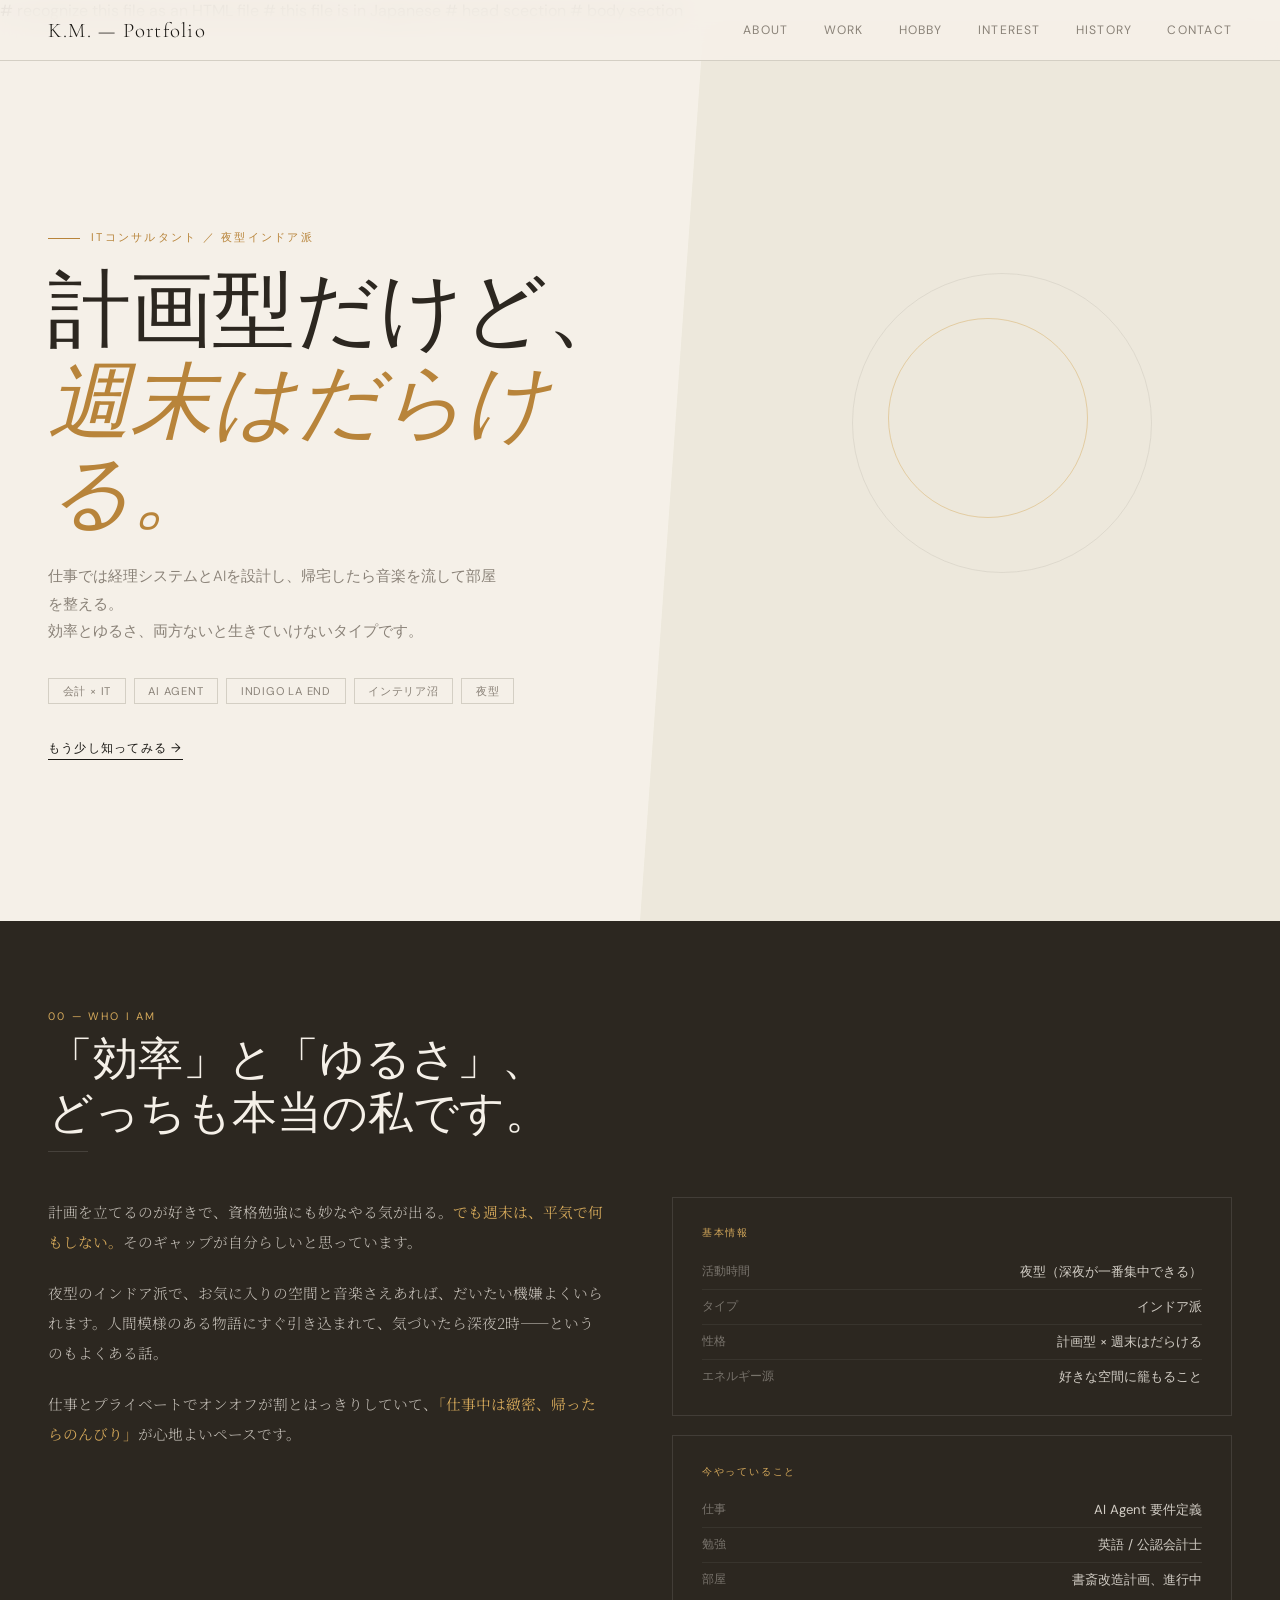
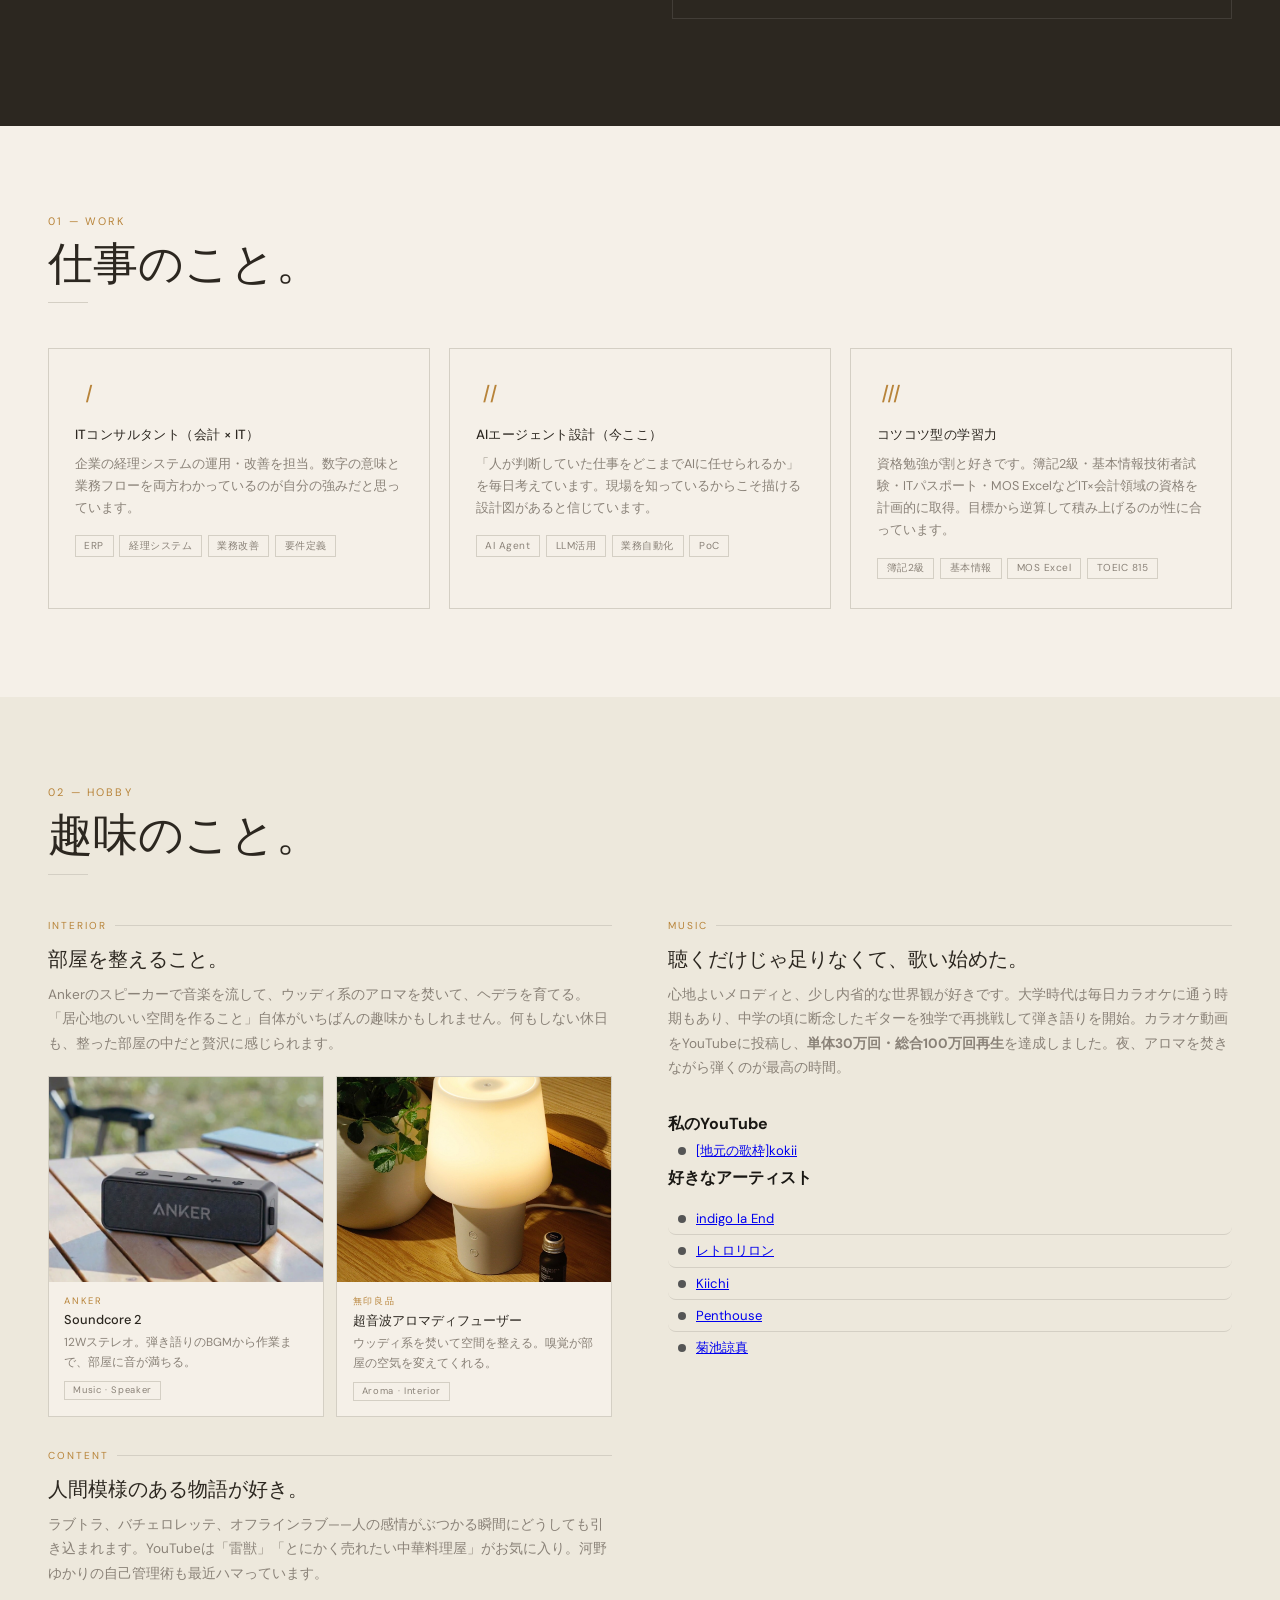
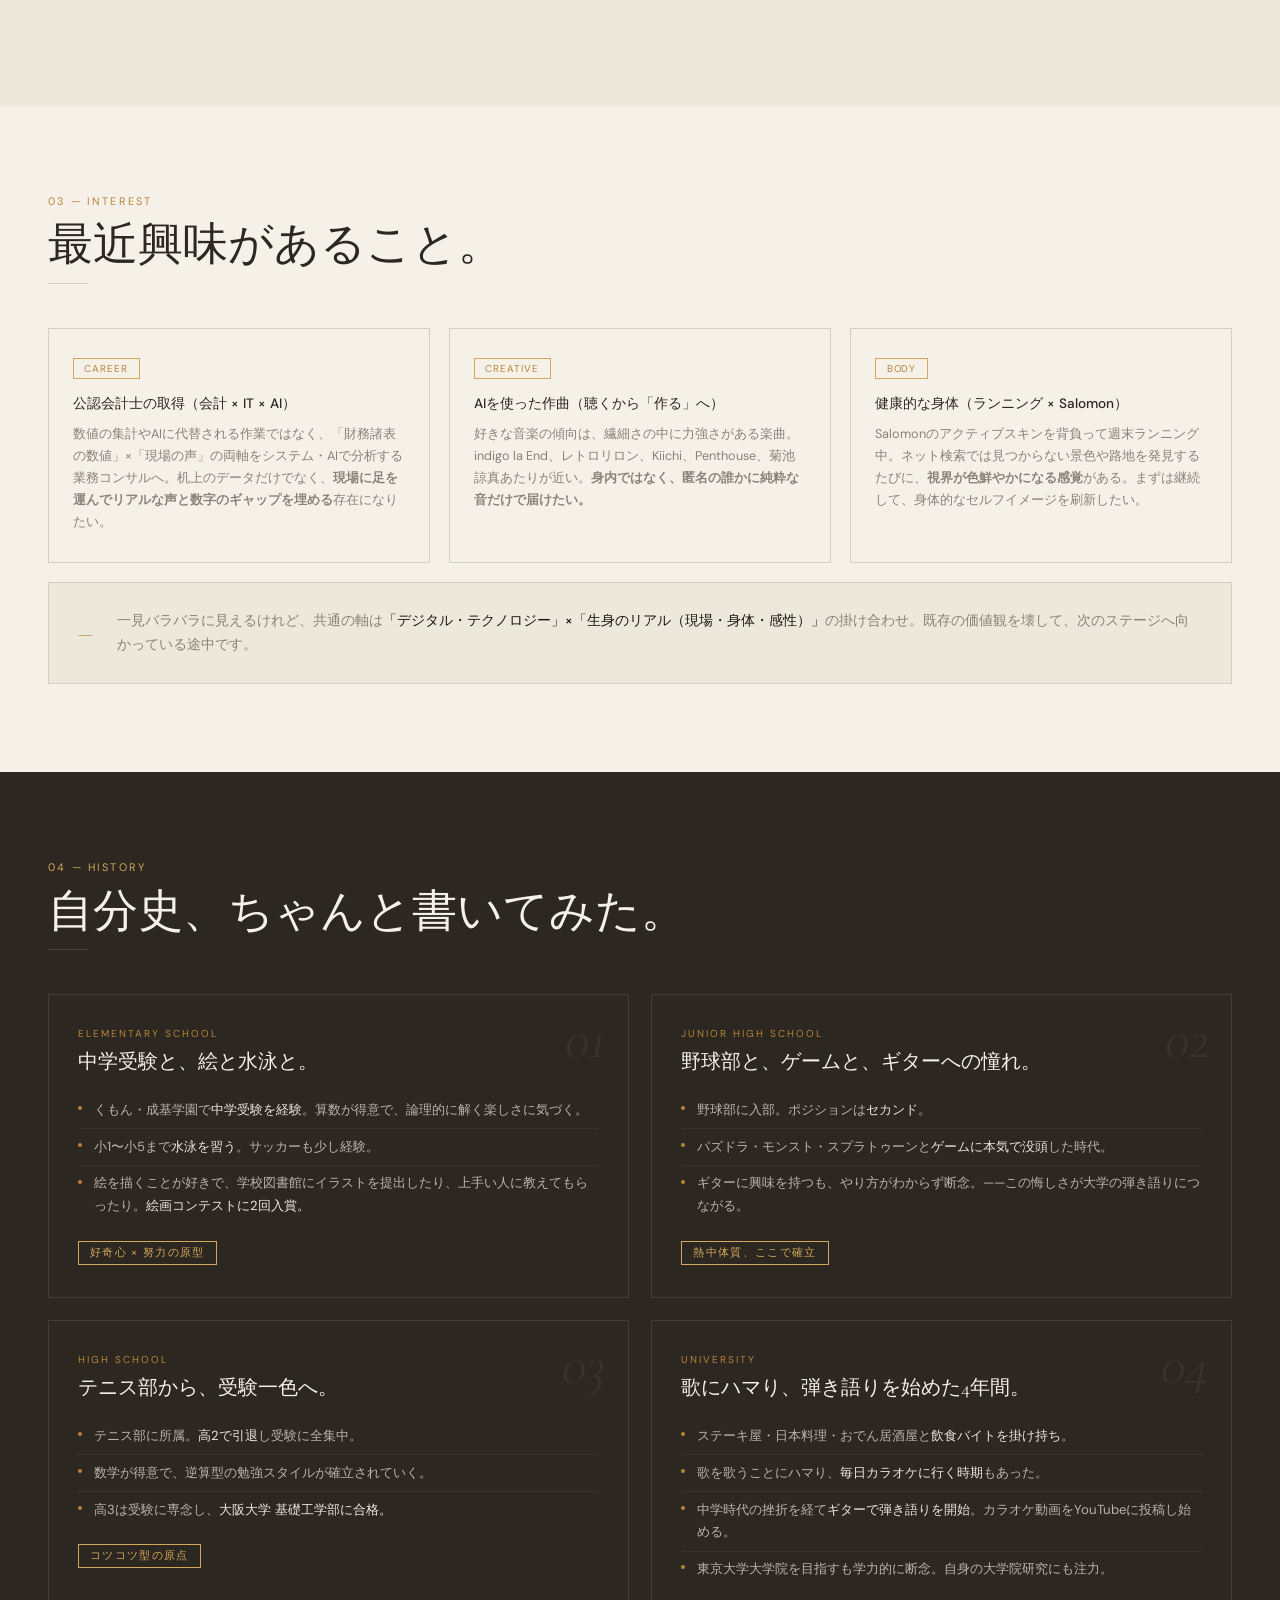
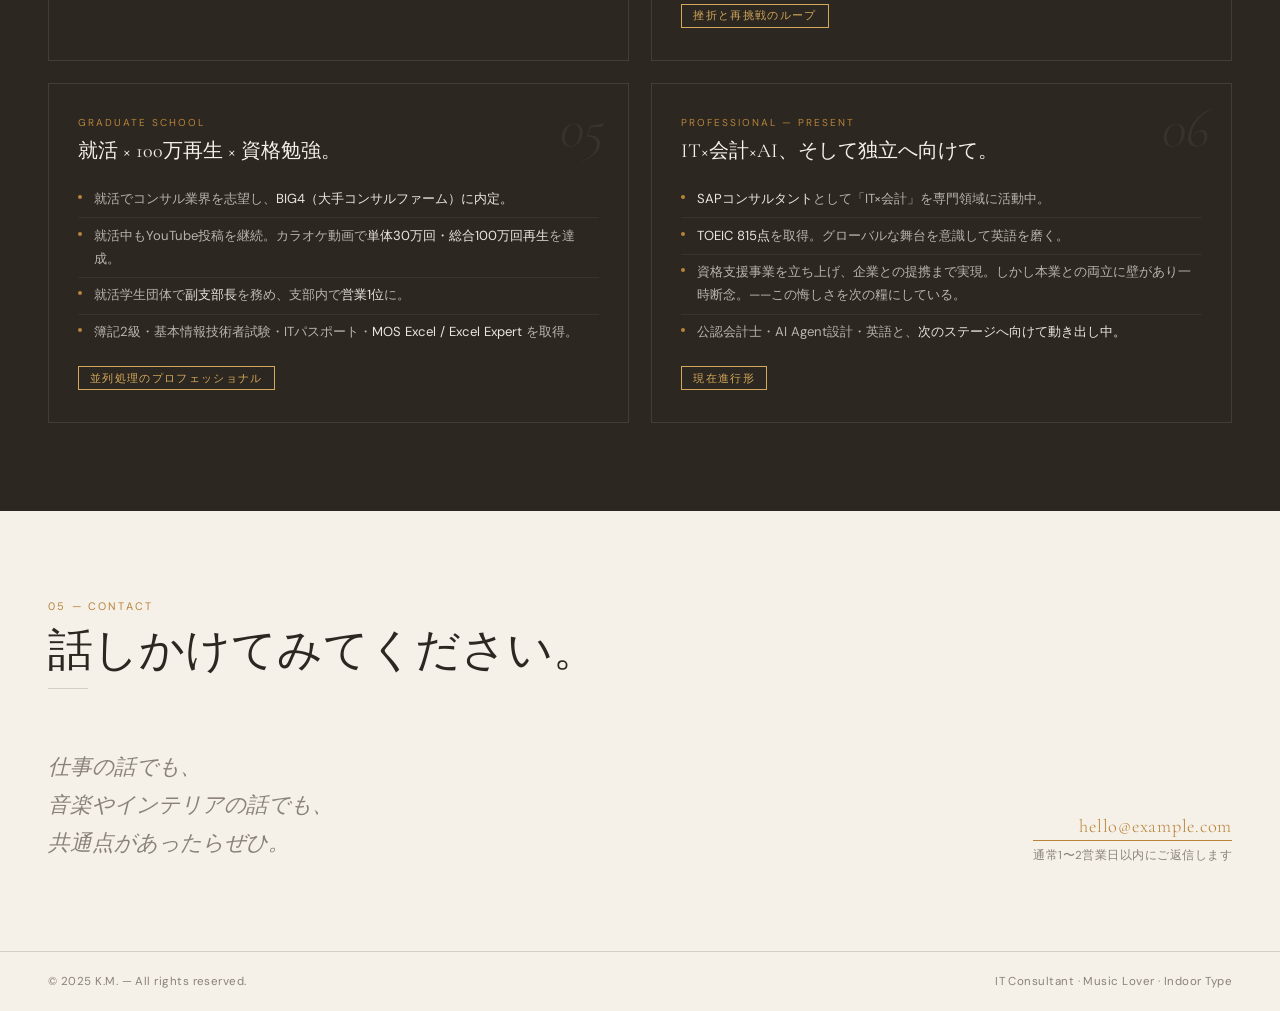
==== commit cb1d4c17: "v1.04" ====
--- a/index.html
+++ b/index.html
@@ -1,312 +1,46 @@
+# recognize this file as an HTML file
 <!DOCTYPE html>
+# this file is in Japanese
 <html lang="ja">
+
+# head scection
 <head>
+  <link rel="stylesheet" href="style.css">
+</head>
+
+# body section
+<body>
 <meta charset="UTF-8">
 <meta name="viewport" content="width=device-width, initial-scale=1.0">
 <title>K.M. — Portfolio</title>
 <link rel="preconnect" href="https://fonts.googleapis.com">
 <link rel="preconnect" href="https://fonts.gstatic.com" crossorigin>
 <link href="https://fonts.googleapis.com/css2?family=Cormorant+Garamond:ital,wght@0,300;0,400;1,300;1,400&family=DM+Sans:wght@300;400;500&family=Noto+Serif+JP:wght@300;400&display=swap" rel="stylesheet">
-<style>
-*{margin:0;padding:0;box-sizing:border-box}
-:root{
-  --ink:#1a1814;
-  --paper:#f5f0e8;
-  --cream:#ede8dc;
-  --amber:#b8843a;
-  --amber-l:#d4a85a;
-  --muted:#8a8278;
-  --deep:#2c2720;
-  --border:#d4cfc4;
-  --border-l:rgba(212,207,196,0.4);
-}
-html{scroll-behavior:smooth}
-body{
-  font-family:'DM Sans',sans-serif;
-  background:var(--paper);
-  color:var(--ink);
-  overflow-x:hidden;
-  -webkit-font-smoothing:antialiased;
-}
-
-/* ── NAV ── */
-nav{
-  position:fixed;top:0;left:0;right:0;z-index:100;
-  display:flex;justify-content:space-between;align-items:center;
-  padding:1.1rem 3rem;
-  background:rgba(245,240,232,0.9);
-  backdrop-filter:blur(14px);
-  border-bottom:0.5px solid var(--border);
-}
-.nav-logo{font-family:'Cormorant Garamond',serif;font-size:1.3rem;font-weight:300;letter-spacing:0.06em;color:var(--ink)}
-.nav-links{display:flex;gap:2.2rem}
-.nav-links a{font-size:0.76rem;letter-spacing:0.1em;text-transform:uppercase;color:var(--muted);text-decoration:none;transition:color .25s}
-.nav-links a:hover{color:var(--amber)}
-
-/* ── HERO ── */
-.hero{
-  min-height:100vh;display:flex;align-items:center;
-  padding:8rem 3rem 5rem;
-  position:relative;overflow:hidden;
-}
-.hero-bg{
-  position:absolute;top:0;right:0;width:50%;height:100%;
-  background:var(--cream);
-  clip-path:polygon(10% 0,100% 0,100% 100%,0 100%);
-  z-index:0;
-}
-.hero-ring{
-  position:absolute;top:28%;right:10%;
-  width:300px;height:300px;
-  border:0.5px solid var(--border);border-radius:50%;
-  z-index:1;opacity:0.6;
-}
-.hero-ring2{
-  position:absolute;top:33%;right:15%;
-  width:200px;height:200px;
-  border:0.5px solid var(--amber-l);border-radius:50%;
-  z-index:1;opacity:0.45;
-}
-.hero-content{position:relative;z-index:2;max-width:600px}
-.hero-eyebrow{
-  font-size:0.7rem;letter-spacing:0.2em;text-transform:uppercase;
-  color:var(--amber);margin-bottom:1.3rem;
-  display:flex;align-items:center;gap:0.7rem;
-}
-.hero-eyebrow::before{content:'';width:2rem;height:0.5px;background:var(--amber)}
-h1.display{
-  font-family:'Cormorant Garamond',serif;
-  font-size:clamp(3rem,7vw,5.2rem);
-  font-weight:300;line-height:1.1;
-  letter-spacing:-0.01em;
-  color:var(--deep);margin-bottom:1.4rem;
-}
-h1.display em{font-style:italic;color:var(--amber)}
-.hero-desc{
-  font-size:0.93rem;color:var(--muted);line-height:1.85;
-  max-width:460px;margin-bottom:2rem;font-weight:300;
-}
-.hero-chips{display:flex;flex-wrap:wrap;gap:0.5rem;margin-bottom:2.2rem}
-.chip{
-  font-size:0.7rem;letter-spacing:0.07em;text-transform:uppercase;
-  padding:0.3rem 0.85rem;border:0.5px solid var(--border);
-  color:var(--muted);transition:all .25s;cursor:default;
-}
-.chip:hover{border-color:var(--amber);color:var(--amber)}
-.hero-cta{
-  display:inline-flex;align-items:center;gap:0.5rem;
-  font-size:0.78rem;letter-spacing:0.1em;text-transform:uppercase;
-  color:var(--ink);text-decoration:none;
-  border-bottom:1px solid var(--ink);padding-bottom:2px;
-  transition:all .25s;
-}
-.hero-cta:hover{color:var(--amber);border-color:var(--amber)}
-
-/* ── SECTION SHELL ── */
-section{padding:5.5rem 3rem}
-.s-label{font-size:0.68rem;letter-spacing:0.2em;text-transform:uppercase;color:var(--amber);margin-bottom:0.7rem}
-h2.s-title{
-  font-family:'Cormorant Garamond',serif;
-  font-size:clamp(1.9rem,3.8vw,2.8rem);font-weight:300;
-  color:var(--deep);line-height:1.2;margin-bottom:0.6rem;
-}
-.s-rule{width:2.5rem;height:0.5px;background:var(--border);margin-bottom:2.8rem}
-
-/* ── ABOUT (dark) ── */
-.about{background:var(--deep)}
-.about .s-label{color:var(--amber-l)}
-.about h2.s-title{color:var(--paper)}
-.about .s-rule{background:rgba(255,255,255,0.12)}
-.about-grid{display:grid;grid-template-columns:1fr 1fr;gap:4rem;align-items:start}
-.about-prose p{
-  font-family:'Noto Serif JP',serif;
-  font-size:0.92rem;line-height:2.05;
-  color:rgba(245,240,232,0.75);
-  margin-bottom:1.3rem;font-weight:300;
-}
-.about-prose p b{color:var(--amber-l);font-weight:400}
-.kv-block{border:0.5px solid rgba(255,255,255,0.1);padding:1.8rem;margin-bottom:1.2rem}
-.kv-head{font-size:0.63rem;letter-spacing:0.18em;text-transform:uppercase;color:var(--amber-l);margin-bottom:0.9rem}
-.kv{display:flex;justify-content:space-between;padding:0.5rem 0;border-bottom:0.5px solid rgba(255,255,255,0.06);font-size:0.82rem}
-.kv:last-child{border:none;padding-bottom:0}
-.kv .k{color:rgba(245,240,232,0.38);font-size:0.78rem}
-.kv .v{color:rgba(245,240,232,0.82)}
-
-/* ── WORK ── */
-.work{background:var(--paper)}
-.work-cards{display:grid;grid-template-columns:repeat(3,1fr);gap:1.2rem}
-.wcard{
-  border:0.5px solid var(--border);padding:1.8rem 1.6rem;
-  background:var(--paper);position:relative;overflow:hidden;transition:background .35s;
-}
-.wcard::before{
-  content:'';position:absolute;left:0;top:0;bottom:0;width:2px;
-  background:var(--amber);transform:scaleY(0);transform-origin:bottom;transition:transform .35s;
-}
-.wcard:hover::before{transform:scaleY(1)}
-.wcard:hover{background:var(--cream)}
-.wcard-num{
-  font-family:'Cormorant Garamond',serif;font-style:italic;
-  font-size:1.5rem;font-weight:300;color:var(--amber);margin-bottom:1rem;
-}
-.wcard h3{font-size:0.83rem;font-weight:500;color:var(--deep);margin-bottom:0.6rem;letter-spacing:0.03em}
-.wcard p{font-size:0.79rem;color:var(--muted);line-height:1.75}
-.wcard-tags{display:flex;flex-wrap:wrap;gap:0.35rem;margin-top:1rem}
-.wtag{font-size:0.63rem;letter-spacing:0.05em;padding:0.18rem 0.55rem;border:0.5px solid var(--border);color:var(--muted)}
-
-/* ── HOBBY (cream) ── */
-.hobby{background:var(--cream)}
-.hobby-grid{display:grid;grid-template-columns:1fr 1fr;gap:3.5rem}
-.hblock{margin-bottom:2rem}
-.hblock-label{
-  font-size:0.63rem;letter-spacing:0.2em;text-transform:uppercase;
-  color:var(--amber);margin-bottom:0.9rem;
-  display:flex;align-items:center;gap:0.5rem;
-}
-.hblock-label::after{content:'';flex:1;height:0.5px;background:var(--border)}
-.hblock h3{
-  font-family:'Cormorant Garamond',serif;
-  font-size:1.25rem;font-weight:400;color:var(--deep);margin-bottom:0.6rem;
-}
-.hblock p{font-size:0.85rem;color:var(--muted);line-height:1.8}
-.music-list{margin-top:0.9rem}
-.mitem{
-  display:flex;align-items:center;gap:0.7rem;
-  padding:0.45rem 0;border-bottom:0.5px solid var(--border);
-  font-size:0.82rem;color:var(--ink);
-}
-.mitem:last-child{border:none}
-.mdot{width:5px;height:5px;border-radius:50%;background:var(--amber);flex-shrink:0}
-
-/* ── INTEREST (paper) ── */
-.interest{background:var(--paper)}
-.interest-grid{display:grid;grid-template-columns:1fr 1fr 1fr;gap:1.2rem}
-.icard{
-  border:0.5px solid var(--border);padding:1.8rem 1.5rem;
-  transition:background .3s;
-}
-.icard:hover{background:var(--cream)}
-.icard-badge{
-  display:inline-block;font-size:0.62rem;letter-spacing:0.1em;text-transform:uppercase;
-  padding:0.2rem 0.65rem;border:0.5px solid var(--amber-l);color:var(--amber);
-  margin-bottom:1rem;
-}
-.icard h3{font-size:0.85rem;font-weight:500;color:var(--deep);margin-bottom:0.6rem}
-.icard p{font-size:0.79rem;color:var(--muted);line-height:1.75}
-.interest-note{
-  margin-top:1.2rem;padding:1.6rem 1.8rem;
-  border:0.5px solid var(--border);background:var(--cream);
-  display:flex;align-items:center;gap:1.5rem;
-}
-.interest-note-icon{
-  font-family:'Cormorant Garamond',serif;font-style:italic;
-  font-size:2rem;color:var(--amber);flex-shrink:0;
-}
-.interest-note p{font-size:0.85rem;color:var(--muted);line-height:1.8}
-.interest-note p b{color:var(--ink);font-weight:500}
-
-/* ── HISTORY (dark) ── */
-.history{background:var(--deep)}
-.history .s-label{color:var(--amber-l)}
-.history h2.s-title{color:var(--paper)}
-.history .s-rule{background:rgba(255,255,255,0.12)}
-
-.era-grid{display:grid;grid-template-columns:1fr 1fr;gap:1.4rem}
-.era-card{
-  border:0.5px solid rgba(255,255,255,0.1);
-  padding:2rem 1.8rem;
-  position:relative;overflow:hidden;
-  transition:background .35s;
-}
-.era-card::before{
-  content:'';position:absolute;top:0;left:0;right:0;height:2px;
-  background:var(--amber);transform:scaleX(0);transform-origin:left;transition:transform .45s;
-}
-.era-card:hover::before{transform:scaleX(1)}
-.era-card:hover{background:rgba(255,255,255,0.035)}
-.era-num{
-  font-family:'Cormorant Garamond',serif;font-style:italic;
-  font-size:3.5rem;font-weight:300;line-height:1;
-  color:rgba(255,255,255,0.06);
-  position:absolute;top:1rem;right:1.4rem;
-  user-select:none;pointer-events:none;
-}
-.era-period{
-  font-size:0.63rem;letter-spacing:0.2em;text-transform:uppercase;
-  color:var(--amber);margin-bottom:0.55rem;
-}
-.era-title{
-  font-family:'Cormorant Garamond',serif;
-  font-size:1.25rem;font-weight:400;
-  color:var(--paper);margin-bottom:1.1rem;
-  line-height:1.3;
-}
-.era-items{list-style:none;padding:0;margin:0}
-.era-items li{
-  font-size:0.82rem;color:rgba(245,240,232,0.7);
-  line-height:1.75;padding:0.4rem 0;
-  border-bottom:0.5px solid rgba(255,255,255,0.06);
-  padding-left:1rem;position:relative;
-}
-.era-items li::before{
-  content:'';position:absolute;left:0;top:0.85rem;
-  width:4px;height:4px;border-radius:50%;background:var(--amber);
-}
-.era-items li:last-child{border:none}
-.era-items li b{color:rgba(245,240,232,0.95);font-weight:400}
-.era-highlight{
-  display:inline-block;margin-top:1rem;
-  font-size:0.7rem;letter-spacing:0.12em;text-transform:uppercase;
-  padding:0.22rem 0.7rem;border:0.5px solid var(--amber-l);
-  color:var(--amber-l);
-}
-.era-card.full-width{grid-column:1/-1}
-
-/* legacy timeline (unused, kept for compat) */
-.timeline{position:relative;padding-left:2rem;max-width:640px;display:none}
-.tyear{font-family:'Cormorant Garamond',serif;font-size:0.85rem;font-style:italic;color:var(--amber-l);margin-bottom:0.3rem}
-.tevent{font-size:0.88rem;color:rgba(245,240,232,0.8);line-height:1.7;font-weight:300}
-.tevent b{color:rgba(245,240,232,0.95);font-weight:400}
-
-/* ── CONTACT (paper) ── */
-.contact{background:var(--paper)}
-.contact-inner{display:flex;justify-content:space-between;align-items:flex-end;flex-wrap:wrap;gap:2rem}
-.contact-quote{
-  font-family:'Cormorant Garamond',serif;
-  font-size:1.35rem;font-weight:300;font-style:italic;
-  color:var(--muted);line-height:1.75;max-width:480px;margin-top:1rem;
-}
-.contact-right{text-align:right}
-.contact-mail{
-  font-family:'Cormorant Garamond',serif;
-  font-size:1.15rem;font-weight:300;
-  color:var(--amber);letter-spacing:0.04em;
-  text-decoration:none;display:block;
-  border-bottom:0.5px solid var(--amber);padding-bottom:3px;
-  margin-bottom:0.4rem;transition:opacity .25s;
-}
-.contact-mail:hover{opacity:0.7}
-.contact-note{font-size:0.72rem;color:var(--muted);letter-spacing:0.04em}
-
-/* ── FOOTER ── */
-footer{
-  padding:1.4rem 3rem;
-  border-top:0.5px solid var(--border);
-  display:flex;justify-content:space-between;
-  background:var(--paper);
-}
-footer p{font-size:0.72rem;color:var(--muted);letter-spacing:0.04em}
-
-/* ── FADE-UP ── */
-@keyframes fu{from{opacity:0;transform:translateY(18px)}to{opacity:1;transform:translateY(0)}}
-.hero-eyebrow{animation:fu .7s ease .15s both}
-h1.display{animation:fu .7s ease .3s both}
-.hero-desc{animation:fu .7s ease .45s both}
-.hero-chips{animation:fu .7s ease .55s both}
-.hero-cta{animation:fu .7s ease .65s both}
-</style>
-</head>
-<body>
+
+<!-- オーバーレイ -->
+<div class="yt-overlay" id="yt-overlay" onclick="ytClose()"></div>
+
+<!-- パネル -->
+<div class="yt-panel" id="yt-panel">
+  <div class="yt-handle"></div>
+  <div class="yt-header">
+    <div class="yt-title">
+      <svg width="22" height="16" viewBox="0 0 22 16" fill="none">
+        <path d="M21.5 2.5a2.7 2.7 0 0 0-1.9-1.9C17.9.1 11 .1 11 .1S4.1.1 2.4.6A2.7 2.7 0 0 0 .5 2.5 29 29 0 0 0 0 8a29 29 0 0 0 .5 5.5 2.7 2.7 0 0 0 1.9 1.9c1.7.5 8.6.5 8.6.5s6.9 0 8.6-.5a2.7 2.7 0 0 0 1.9-1.9A29 29 0 0 0 22 8a29 29 0 0 0-.5-5.5ZM8.8 11V5l5.7 3-5.7 3Z" fill="#ff0000"/>
+      </svg>
+      <span id="yt-name"></span>
+    </div>
+    <button class="yt-close" onclick="ytClose()">✕</button>
+  </div>
+  <div class="yt-embed">
+    <iframe id="yt-iframe" src=""
+      allow="accelerometer; autoplay; clipboard-write; encrypted-media; gyroscope; picture-in-picture"
+      allowfullscreen></iframe>
+  </div>
+  <a class="yt-chbtn" id="yt-chbtn" href="#" target="_blank" rel="noopener noreferrer">
+    チャンネルを開く →
+  </a>
+</div>
 
 <nav>
   <div class="nav-logo">K.M. — Portfolio</div>
@@ -425,6 +159,47 @@
         <div class="hblock-label">Interior</div>
         <h3>部屋を整えること。</h3>
         <p>Ankerのスピーカーで音楽を流して、ウッディ系のアロマを焚いて、ヘデラを育てる。「居心地のいい空間を作ること」自体がいちばんの趣味かもしれません。何もしない休日も、整った部屋の中だと贅沢に感じられます。</p>
+        <!-- ROOM ITEMS -->
+        <div class="room-items">
+          <div class="ritem">
+            <div class="ritem-img">
+              <img
+                src="[data-uri]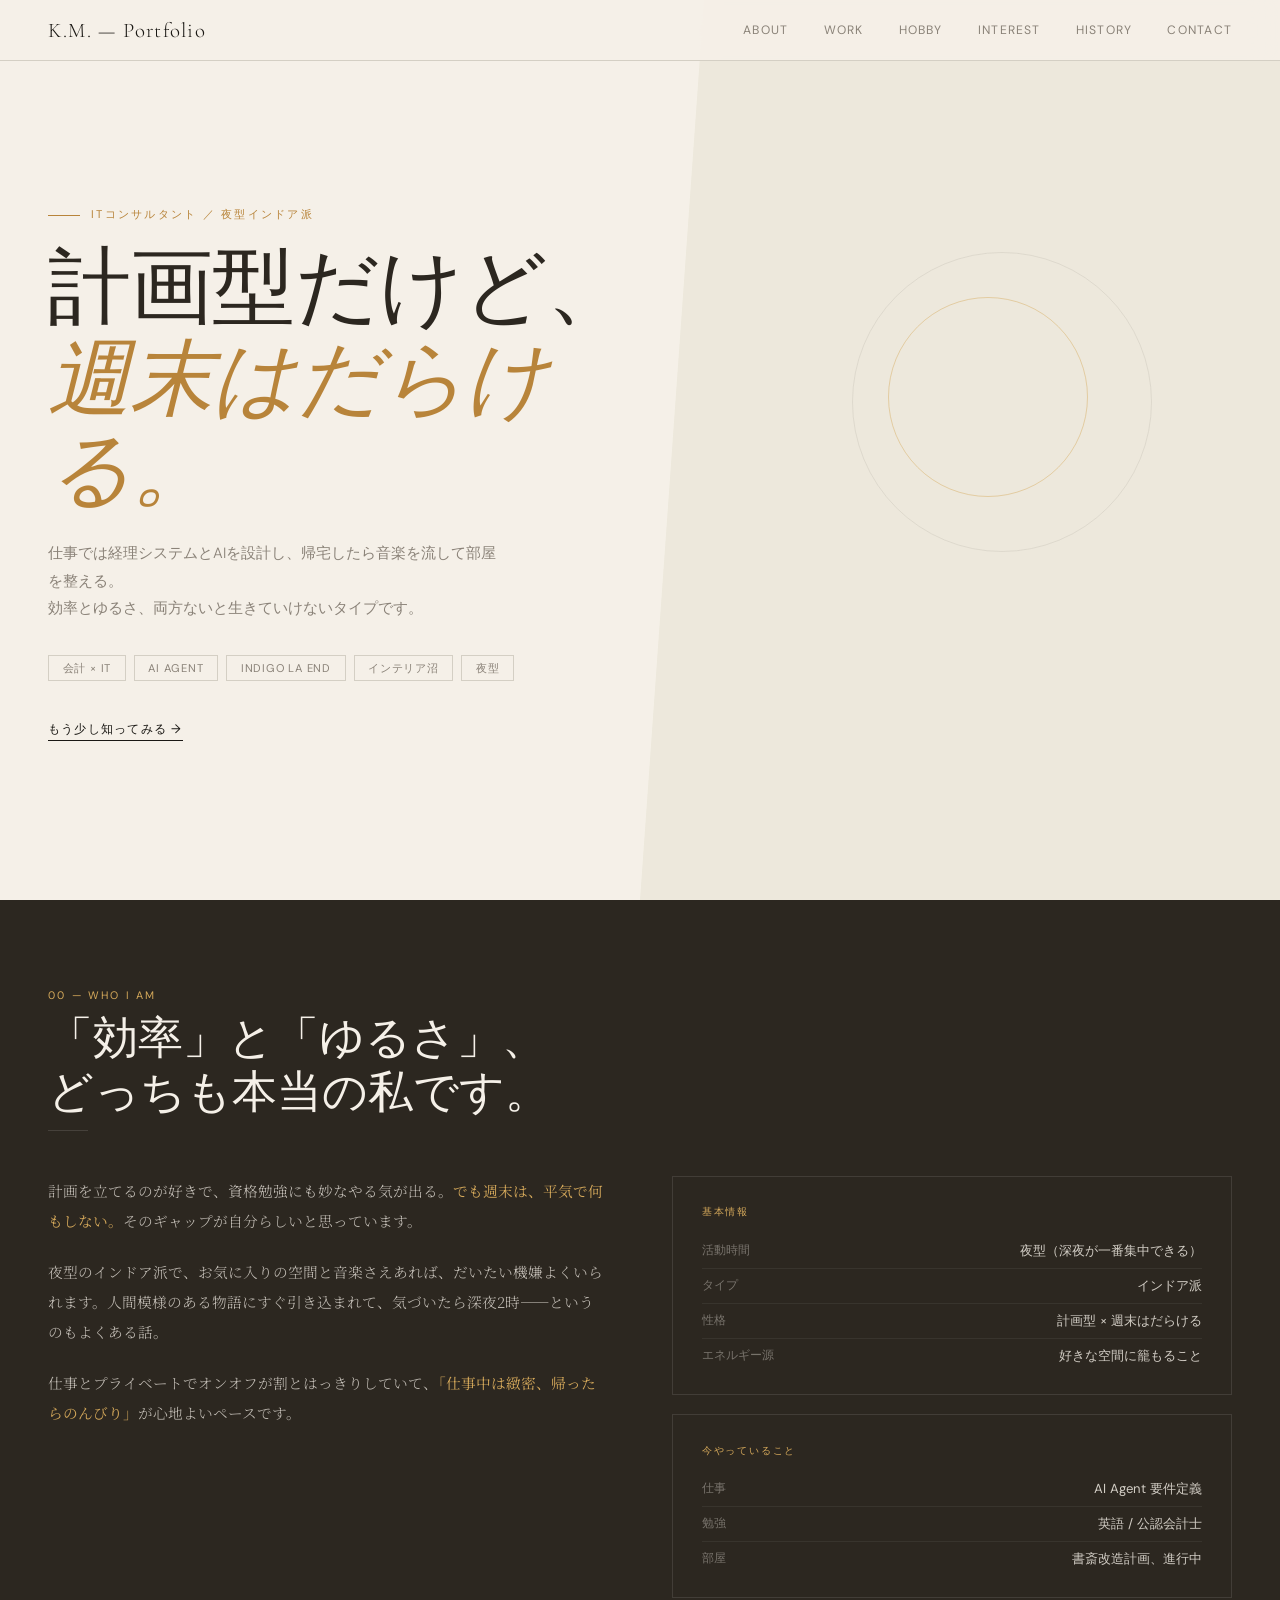
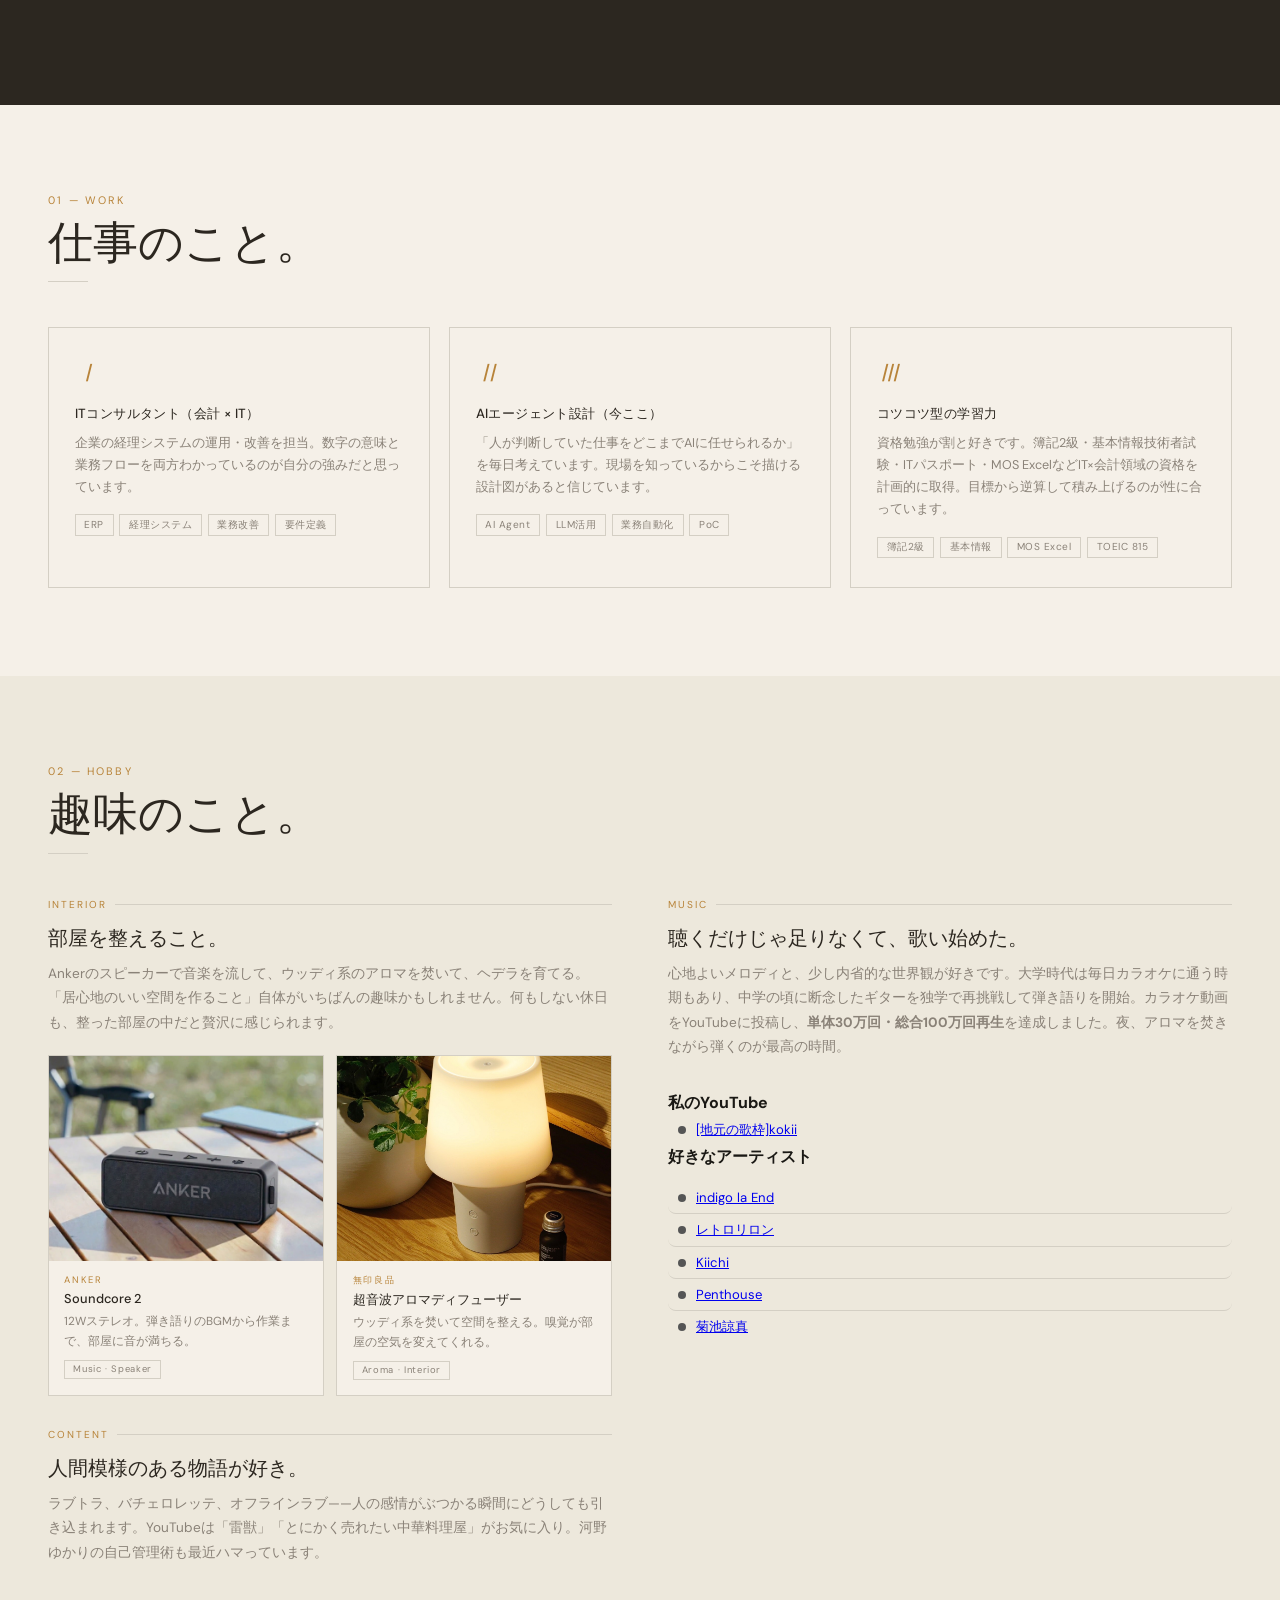
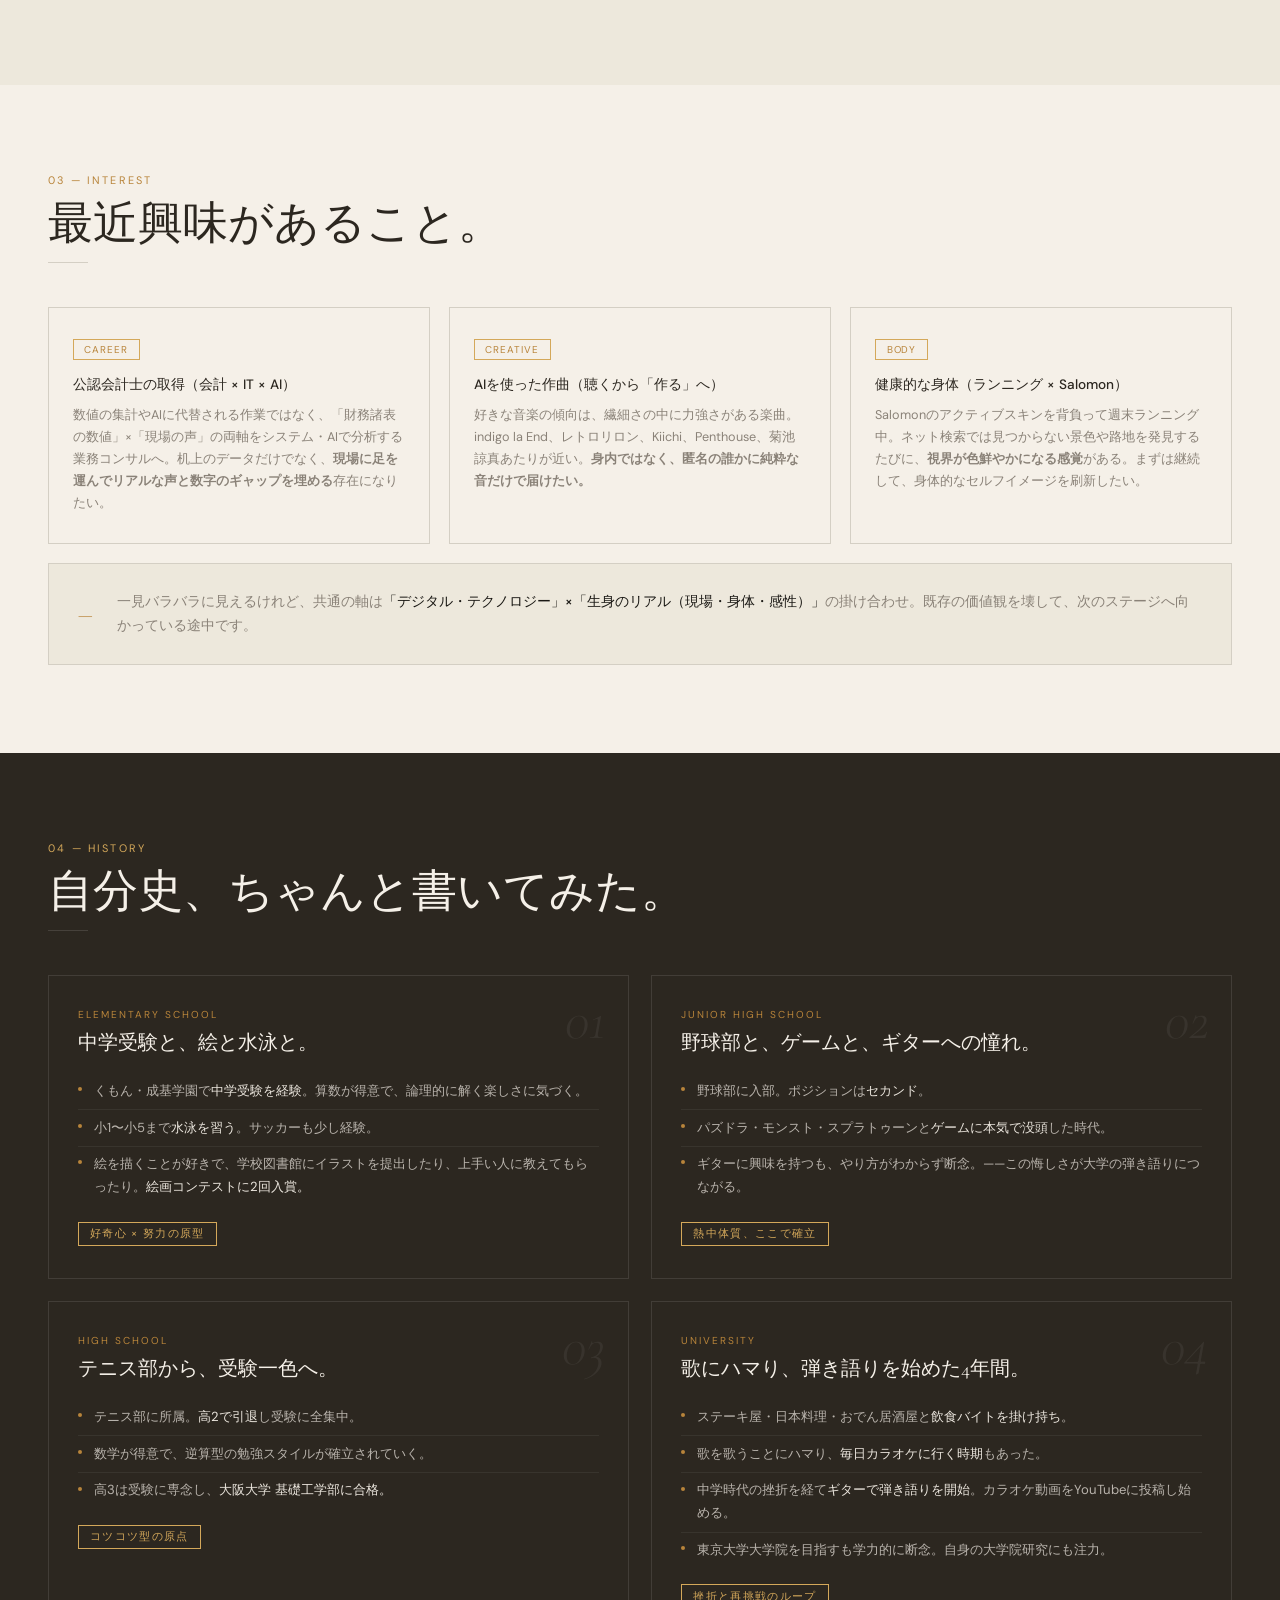
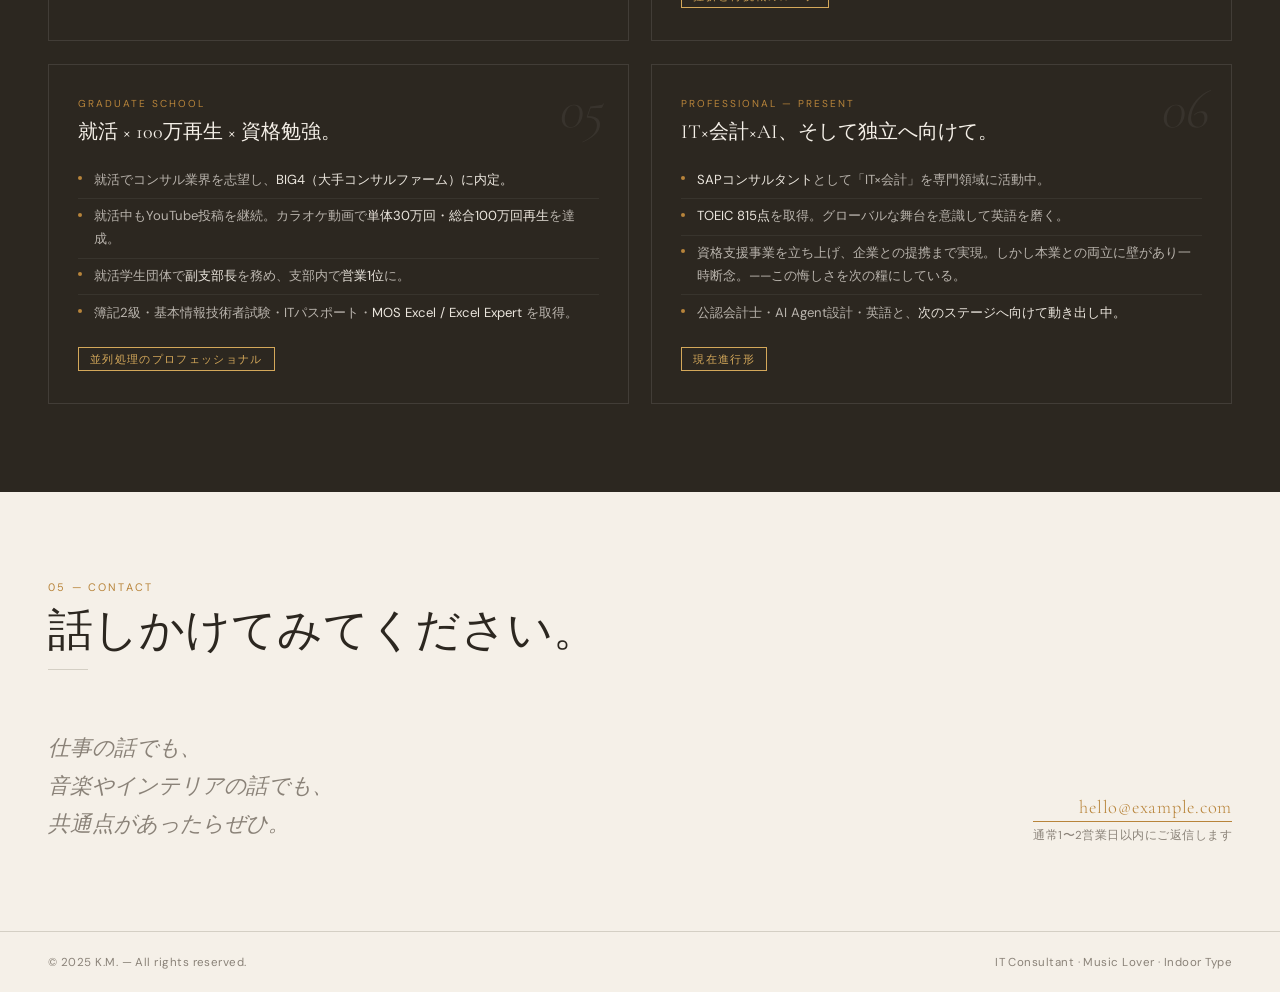
==== commit 47da3280: "v1.0.5" ====
--- a/index.html
+++ b/index.html
@@ -1,14 +1,12 @@
-# recognize this file as an HTML file
+<!-- # recognize this file as an HTML file -->
 <!DOCTYPE html>
-# this file is in Japanese
+<!-- # this file is in Japanese -->
 <html lang="ja">
-
-# head scection
+<!-- # head section -->
 <head>
   <link rel="stylesheet" href="style.css">
 </head>
-
-# body section
+<!-- # body section -->
 <body>
 <meta charset="UTF-8">
 <meta name="viewport" content="width=device-width, initial-scale=1.0">
